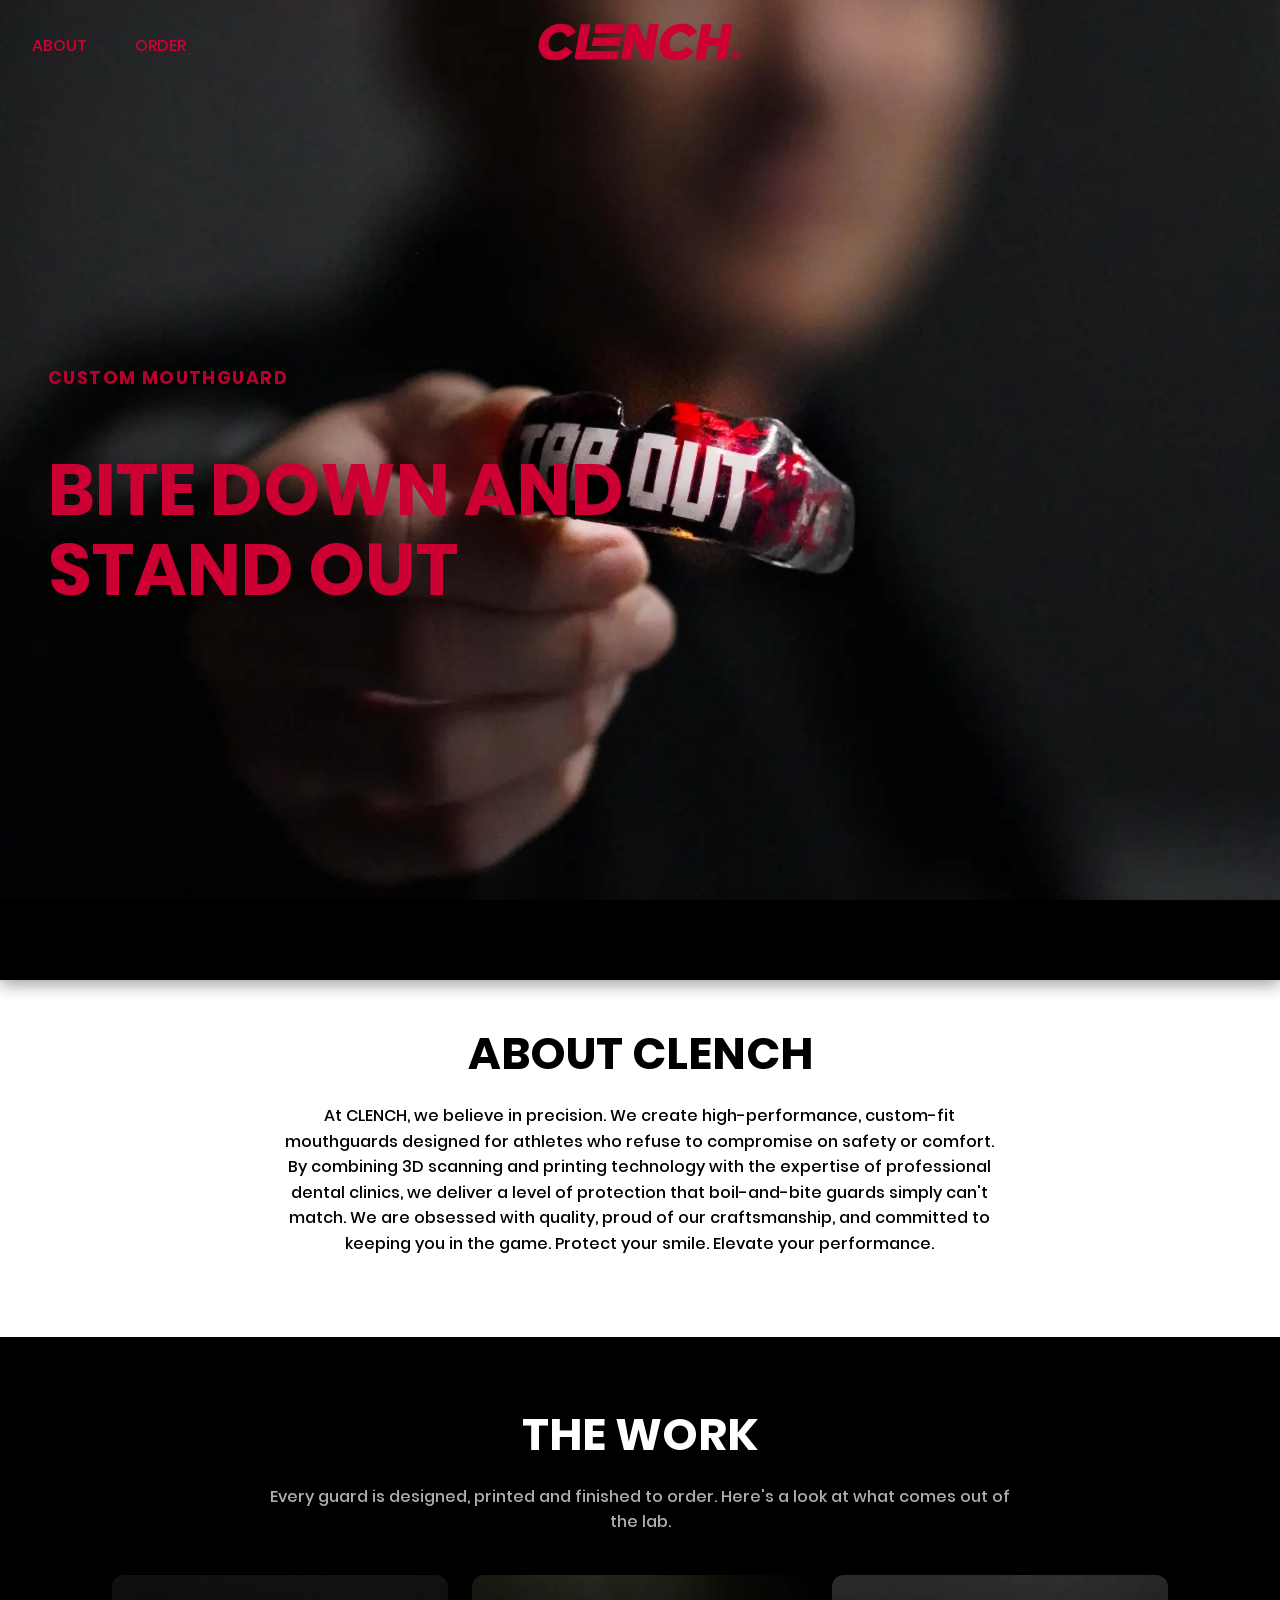
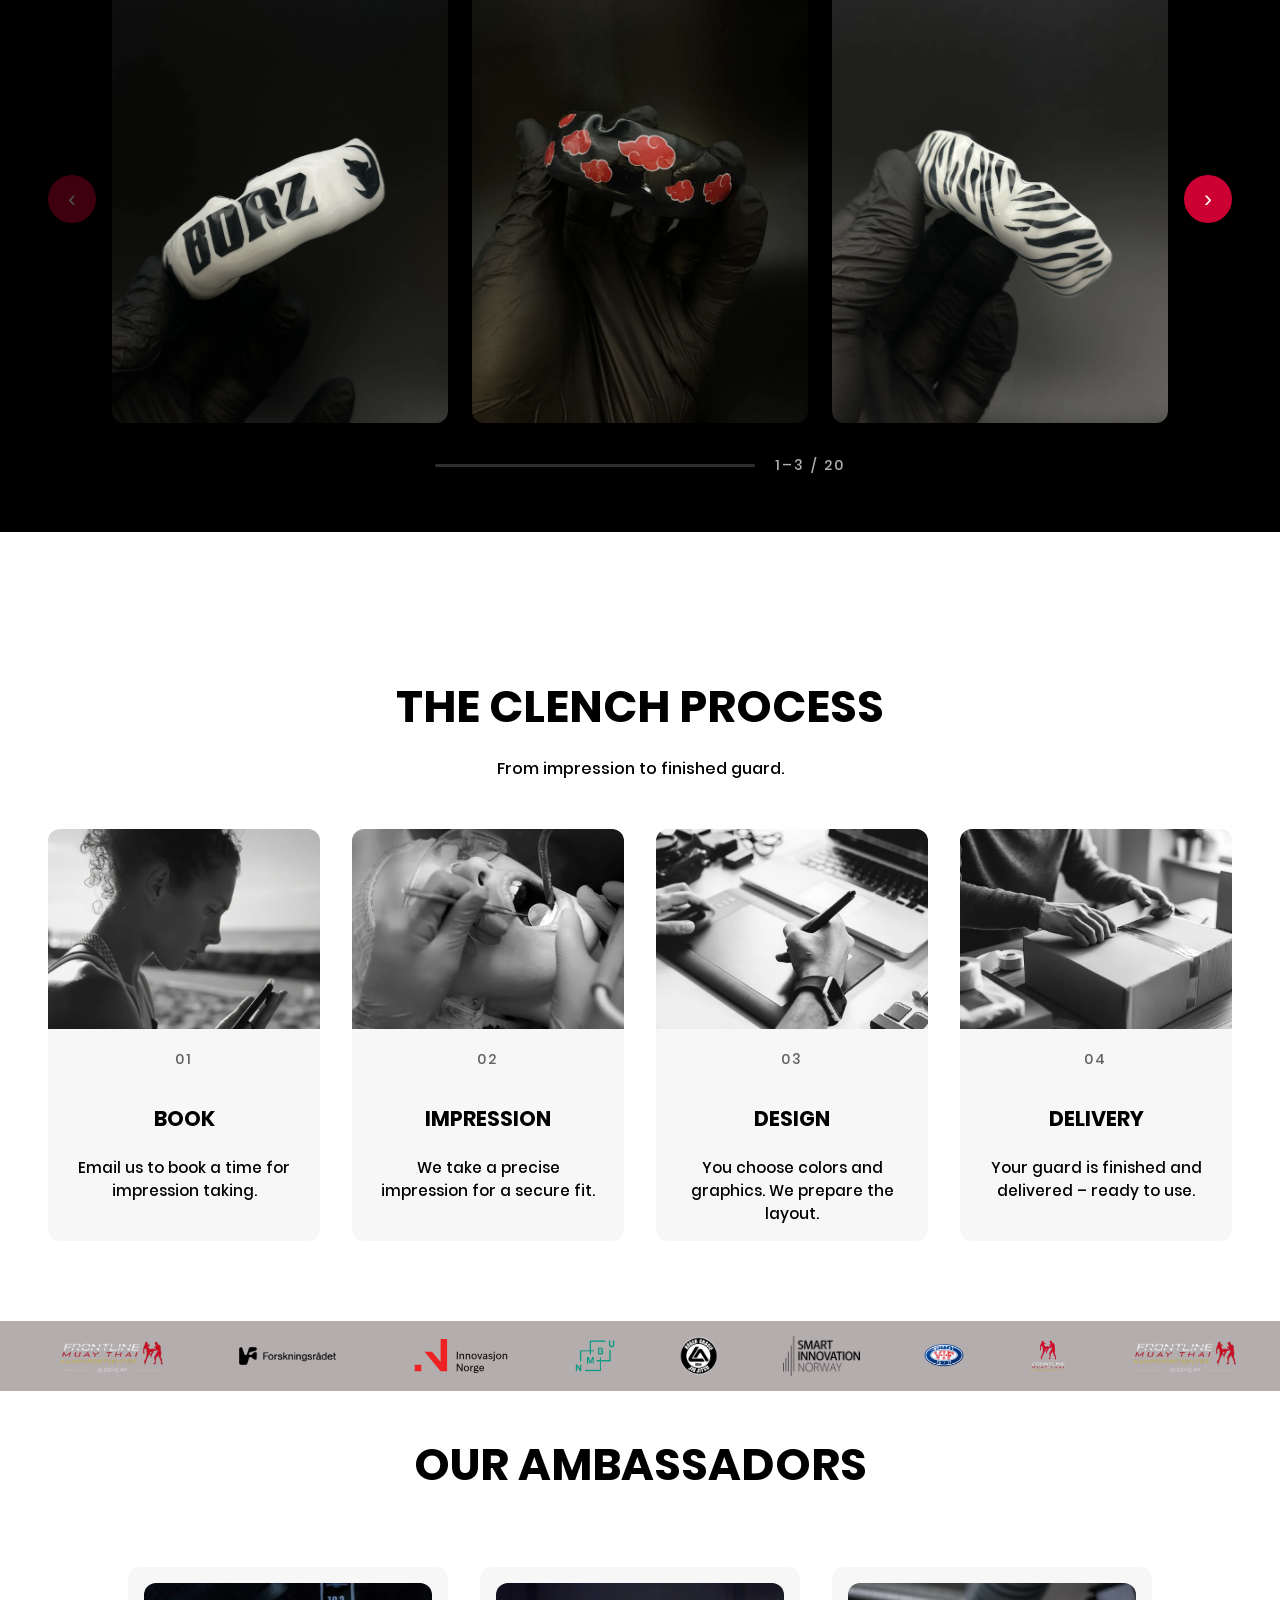
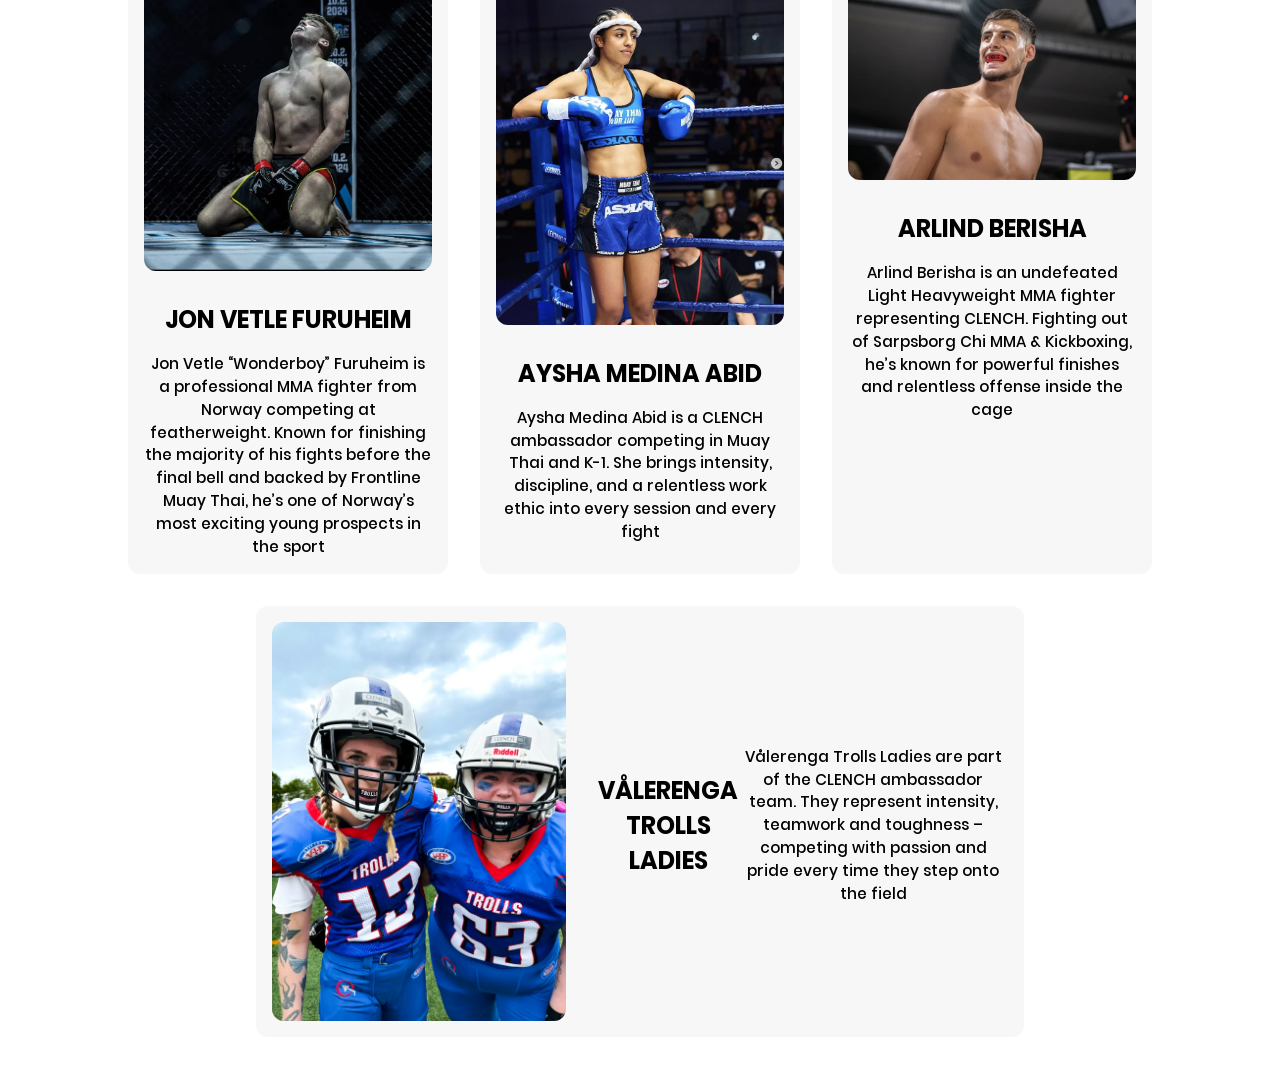
==== index.html @ 6628aa8e "Clench site Co-Authored-By: Claude Opus 5 <noreply@anthropic.com>" ====
<!DOCTYPE html>
<html lang="en">
<head>
    <meta charset="UTF-8">
    <meta name="viewport" content="width=device-width, initial-scale=1.0">
    <link rel="stylesheet" href="base.css">
    <link rel="icon" type="image/x-icon" href="/clench_r_red.svg">
    <title>Homepage</title>
</head>
<body>
    <div id="header-placeholder"></div>

  <section
    class="hero"
    style="background-image: url('images/clench-op.webp');">

    <div class="hero-container">
      <p class="hero-kicker">CUSTOM MOUTHGUARD</p>
      <h1 class="hero-title">BITE DOWN AND STAND OUT</h1>
    </div>
  </section>

  <div class="black-bar"></div>

  <main class="main-content">
    <section id="about">
  <h2>ABOUT CLENCH</h2>

  <p class="about-intro">
    At CLENCH, we believe in precision. We create high-performance, custom-fit mouthguards designed for athletes who refuse to compromise on safety or comfort.

By combining  3D scanning and printing technology with the expertise of professional dental clinics, we deliver a level of protection that boil-and-bite guards simply can't match. We are obsessed with quality, proud of our craftsmanship, and committed to keeping you in the game.

Protect your smile. Elevate your performance.
  </p>
</section>

    <section id="gallery">
      <h2>THE WORK</h2>
      <p class="gallery-intro">
        Every guard is designed, printed and finished to order. Here's a look at what comes out of the lab.
      </p>

      <div class="carousel">
        <button type="button" class="carousel-btn" id="gallery-prev" aria-label="Previous images">&#8249;</button>
        <ul class="carousel-track" id="gallery-track" tabindex="0" aria-label="Mouthguard gallery"></ul>
        <button type="button" class="carousel-btn" id="gallery-next" aria-label="Next images">&#8250;</button>
      </div>

      <div class="carousel-meta">
        <div class="carousel-progress">
          <span class="carousel-progress-bar" id="gallery-progress"></span>
        </div>
        <p class="carousel-count">
          <span id="gallery-current">1</span> / <span id="gallery-total">0</span>
        </p>
      </div>
    </section>

    <section id="process" class="process-section">
      <h2>THE CLENCH PROCESS</h2>
      <p class="process-intro">From impression to finished guard.</p>

      <div class="process-steps">
        <article class="process-step">
          <img class="process-step-img" src="images/beach-runner.webp" alt="Beach runner" width="900" height="505" loading="lazy">
          <span class="process-step-number">01</span>
          <h3>BOOK</h3>
          <p>Email us to book a time for impression taking.</p>
        </article>
        <article class="process-step">
          <img class="process-step-img" src="images/dentist-curing.webp" alt="Dentist taking impression" width="900" height="589" loading="lazy">
          <span class="process-step-number">02</span>
          <h3>IMPRESSION</h3>
          <p>We take a precise impression for a secure fit.</p>
        </article>
        <article class="process-step">
          <img class="process-step-img" src="images/sketches-laptop.webp" alt="Design sketches" width="900" height="604" loading="lazy">
          <span class="process-step-number">03</span>
          <h3>DESIGN</h3>
          <p>You choose colors and graphics. We prepare the layout.</p>
        </article>
        <article class="process-step">
          <img class="process-step-img" src="images/person-packaging.webp" alt="Person packaging order" width="900" height="600" loading="lazy">
          <span class="process-step-number">04</span>
          <h3>DELIVERY</h3>
          <p>Your guard is finished and delivered – ready to use.</p>
        </article>
      </div>
    </section>

    <div class="banner-bar">
        <div class="banner-track" id="banner-track">
            <img src="samarbeid/fmt.webp" alt="FMT" loading="lazy">
            <img src="samarbeid/fmtjh.webp" alt="FMTJH" loading="lazy">
            <img src="samarbeid/forskningsradet.webp" alt="Forskningsrådet" loading="lazy">
            <img src="samarbeid/innovasjon.svg" alt="Innovasjon Norge" loading="lazy">
            <img src="samarbeid/nmbu.webp" alt="NMBU" loading="lazy">
            <img src="samarbeid/rga.webp" alt="RGA" loading="lazy">
            <img src="samarbeid/sin.webp" alt="SIN" loading="lazy">
            <img src="samarbeid/vif.webp" alt="VIF" loading="lazy">
        </div>
    </div>
    <section id="ambassadors">
        <h2>OUR AMBASSADORS</h2>
        <div class="ambassador-grid">
          <div class="ambassador-card">
            <img src="images/jonny.webp" alt="Ambassador 1" width="800" height="800" loading="lazy">
            <h3>JON VETLE FURUHEIM</h3>
            <p>Jon Vetle “Wonderboy” Furuheim is a professional MMA fighter from Norway competing at featherweight. Known for finishing the majority of his fights before the final bell and backed by Frontline Muay Thai, he’s one of Norway’s most exciting young prospects in the sport</p>
          </div>
          <div class="ambassador-card">
            <img src="images/aysha-kopi.webp" alt="Ambassador 2" width="800" height="949" loading="lazy">
            <h3>AYSHA MEDINA ABID</h3>
            <p>Aysha Medina Abid is a CLENCH ambassador competing in Muay Thai and K-1. She brings intensity, discipline, and a relentless work ethic into every session and every fight</p>
          </div>
          <div class="ambassador-card">
            <img src="images/arlind-kopi.webp" alt="Ambassador 3" width="800" height="548" loading="lazy">
            <h3>ARLIND BERISHA</h3>
            <p>Arlind Berisha is an undefeated Light Heavyweight MMA fighter representing CLENCH. Fighting out of Sarpsborg Chi MMA & Kickboxing, he’s known for powerful finishes and relentless offense inside the cage</p>
          </div>
        </div>
        <div class="ambassador-hero-card">
            <img src="images/img_7505-kopi.webp" alt="Ambassador 4" width="1200" height="1624" loading="lazy">
            <h3>VÅLERENGA TROLLS LADIES</h3>
            <p>Vålerenga Trolls Ladies are part of the CLENCH ambassador team. They represent intensity, teamwork and toughness – competing with passion and pride every time they step onto the field</p>
        </div>
    </section>

    
  </main>

    <script src="scripts/index.js" defer></script>
</script>
</body>
</html>
---- base.css ----
*,
*::before,
*::after {
  box-sizing: border-box;
}
@font-face {
    font-family: "PoppinsBold";
    src: url("./fonts/poppins.bold.ttf") format("truetype");
    font-weight: 900;
}

@font-face {
    font-family: "PoppinsMedium";
    src: url("./fonts/poppins.medium.ttf") format("truetype");
    font-weight: 400;
}


body {
  margin: 0;
  padding: 0;
  font-family: "PoppinsMedium", system-ui, -apple-system, BlinkMacSystemFont, sans-serif;
}
h1, h2, h3, .logo {
  font-family: "PoppinsBold", system-ui, -apple-system, BlinkMacSystemFont, sans-serif;
}

.site-header {
  position: fixed;
  top: 0;
  left: 0;
  right: 0;
  height: 90px;

  display: grid;
  grid-template-columns: 1fr auto 1fr; 
  align-items: center;

  background: transparent;
  color: white;
  transition: background 0.3s ease, box-shadow 0.3s ease;

  padding: 0 2rem;
  z-index: 1000;
}

.faq-body p {
  margin-bottom: 12px;
}

.site-header.scrolled-black {
    margin: 0 auto; 
  background: #000000;
  box-shadow: 0 4px 16px rgba(0,0,0,0.4);
}

.logo {
  grid-column: 2;
  justify-self: center;     
  display: flex;
  align-items: center;
  overflow: hidden;
}

.logo img {
  display: block;
  height: 128px;                /* tweak size as you like */
  width: auto;
}


.main-nav {
  grid-column: 1;             
  justify-self: start;
  display: flex;
  gap: 1.5rem;
}

.main-nav a {
  margin-right: 1.5rem;
  font-family: "PoppinsMedium", sans-serif;
  text-decoration: none;
  color: #cc0033; 
}

.hamburger {
    display: none;
    grid-column: 1;
    justify-self: end;
    width: 32px;
    height: 32px;
    border: none;
    background: none;
    padding: 0;
    cursor: pointer;
}

.hamburger span {
    display: block;
    width: 100%;
    height: 3px;
    background-color: #cc0033;
    border-radius: 999px;
    margin-bottom: 5px;
    transition: transform 0.25s ease, opacity 0.25s ease;
}

.hamburger.active span:nth-child(1) {
    transform: translateY(8px) rotate(45deg);
}
.hamburger.active span:nth-child(2) {
    opacity: 0;
}
.hamburger.active span:nth-child(3) {
    transform: translateY(-8px) rotate(-45deg);
}

.mobile-nav {
  display: none;           
  position: absolute;
  top: 100%;
  left: 0;
  right: 0;
  background: #000000;
  padding: 0.75rem 1.5rem 1.25rem;
  border-bottom-left-radius: 12px;
  border-bottom-right-radius: 12px;
}

.mobile-nav a {
  display: block;
  padding: 0.5rem 0;
  text-decoration: none;
  color: #cccccc;
  font-family: "PoppinsMedium", sans-serif;
}

.site-header.menu-open .mobile-nav {
  display: block;
}

.hero {
  height: 100vh;
  background-size: cover;
  background-position: center;
  background-repeat: no-repeat;

  padding-top: 80px;

  display: flex;
  align-items: center;
  justify-content: flex-start;
  padding-left: 3rem;
}

.hero-container {
  max-width: 600px;
  color: #cc0033;
}


.hero-kicker {
  font-size: 1.1rem;
  font-weight: 700;
  font-family: "PoppinsBold", sans-serif;
  letter-spacing: 0.08em;
  text-transform: uppercase;
  margin-bottom: 1rem;
  opacity: 0.9;
}

.hero-title {
  font-size: clamp(2.5rem, 5vw + 1rem, 4.5rem);
  line-height: 1.1;
  font-weight: 900;
  margin-bottom: 1.5rem;
  font-family: "PoppinsBold", sans-serif;
}

.black-bar {
  height: 80px;
  width: 100%;
  background-color: #000000;
  box-shadow: 0 4px 16px rgba(0,0,0,0.4);
}

#about {
  text-align: center;

  padding-left : 3rem;
  padding-right : 3rem;
  padding-bottom: 3rem;
}

#about h2 {
  font-size: 2.8rem;
  margin-bottom: 1rem;
  margin-top: 2.5rem;
}

.about-intro {
  width: clamp(250px, 60%, 800px);
  margin: 0 auto 2rem;
  line-height: 1.6;
  
}

.about-gallery {
  display: grid;
  grid-template-columns: repeat(auto-fit, minmax(180px, 1fr));
  gap: 2rem;
}

.about-gallery img {
  width: 100%;
  border-radius: 12px;
  transition: transform 0.25s ease, opacity 0.25s ease, box-shadow 0.25s ease;
}

.about-gallery img:hover {
  transform: scale(1.06) translateY(-4px);
  box-shadow: 0 14px 35px rgba(0,0,0,0.35);
}

.about-gallery:hover img:not(:hover) {
  opacity: 0.65;
}


.banner-bar{
    height: 70px;
    width: 100%;
    background-color: #b4adae;
    display: flex;
    flex-direction: row;
    align-items: center;
    overflow: hidden;
}

.banner-track{
    display: flex;
    gap: 4rem;
    width: max-content;
    will-change: transform;
}

.banner-bar img{
    height: 40px;
    width: auto;
    object-fit: contain;
    flex-shrink: 0;
    z-index: 10
}

#ambassadors{
    display: flex;
    flex-direction: column;
    align-items: center;
}
#ambassadors h2{
    margin-top: 2.5rem;
    font-size: 2.8rem;
    color: #000000;
    font-family: "PoppinsBold", sans-serif;
}

#ambassadors h3{
    margin-top: 1.5rem;
    margin-bottom: 1rem;
    font-size: 1.5rem;
    color: #000000;
    font-family: "PoppinsBold", sans-serif;
}

.ambassador-grid{
    display: grid;
    grid-template-columns: repeat(3, 1fr);
    gap: 2rem;
    width: 80%;
    padding: 2rem 0;
}

.ambassador-card{
    border-radius: 12px;
    padding: 1rem;
    text-align: center;
}
.ambassador-card img{
    width: 100%;
    height: auto;
    border-radius: 12px;
}

.ambassador-hero-card{
    border-radius: 12px;
    padding: 1rem;
    text-align: center;
    width: 60%;
    margin-bottom: 2rem;
    display: flex;
    flex-direction: row;
    align-items: center;
}
.ambassador-hero-card h3{
    text-align: center;
}
.ambassador-hero-card img{
    width: 40%;
    height: auto;
    border-radius: 12px;
    margin-right: 2rem;
}

.ambassador-card p,
.ambassador-hero-card p {
  font-size: 0.95rem;
  line-height: 1.5;
  margin: 0.5rem 0 0;
}

.ambassador-card,
.ambassador-hero-card {
  background: #f7f7f7;
}

/*======== END ABOUT SECTION ========*/

/* ========== GALLERY CAROUSEL ========== */

#gallery {
  background: #000000;
  padding: 4rem 0 3.5rem;
  text-align: center;
  color: #ffffff;
}

#gallery h2 {
  font-size: 2.8rem;
  margin: 0 0 1rem;
  color: #ffffff;
}

.gallery-intro {
  width: clamp(250px, 60%, 800px);
  margin: 0 auto 2.5rem;
  line-height: 1.6;
  color: #b4adae;
}

.carousel {
  display: flex;
  align-items: center;
  gap: 1rem;
  padding: 0 3rem;
}

.carousel-track {
  flex: 1 1 auto;
  min-width: 0;                 /* let the flex child actually shrink */
  display: flex;
  gap: 1.5rem;
  margin: 0;
  padding: 0;
  list-style: none;
  overflow-x: auto;
  scroll-snap-type: x mandatory;
  scroll-behavior: smooth;
  scrollbar-width: none;
  -ms-overflow-style: none;
}

.carousel-track::-webkit-scrollbar {
  display: none;
}

.carousel-slide {
  flex: 0 0 calc((100% - 3rem) / 3);   /* 3 up, minus the 2 gaps */
  scroll-snap-align: start;
}

.carousel-slide img {
  display: block;
  width: 100%;
  aspect-ratio: 3 / 4;      /* the shots are portrait */
  object-fit: cover;
  border-radius: 12px;
  transition: transform 0.25s ease, opacity 0.25s ease, box-shadow 0.25s ease;
}

.carousel-slide img:hover {
  transform: translateY(-4px);
  box-shadow: 0 14px 35px rgba(0, 0, 0, 0.55);
}

.carousel-track:hover .carousel-slide img:not(:hover) {
  opacity: 0.65;
}

.carousel-btn {
  flex: 0 0 auto;
  width: 48px;
  height: 48px;
  display: grid;
  place-items: center;
  border: none;
  border-radius: 999px;
  background: #cc0033;
  color: #ffffff;
  font-size: 1.5rem;
  line-height: 1;
  cursor: pointer;
  transition: transform 0.2s ease, box-shadow 0.2s ease, opacity 0.2s ease;
}

.carousel-btn:hover:not(:disabled) {
  transform: translateY(-3px);
  box-shadow: 0 10px 25px rgba(0, 0, 0, 0.45);
}

.carousel-btn:disabled {
  opacity: 0.3;
  cursor: default;
}

.carousel-meta {
  display: flex;
  align-items: center;
  justify-content: center;
  gap: 1.25rem;
  margin-top: 2rem;
  padding: 0 3rem;
}

.carousel-progress {
  width: min(320px, 40%);
  height: 3px;
  background: rgba(255, 255, 255, 0.18);
  border-radius: 999px;
  overflow: hidden;
}

.carousel-progress-bar {
  display: block;
  height: 100%;
  width: 0;
  background: #cc0033;
  border-radius: 999px;
  transition: width 0.2s ease;
}

.carousel-count {
  margin: 0;
  font-size: 0.9rem;
  letter-spacing: 0.16em;
  text-transform: uppercase;
  color: #b4adae;
}

/* 3 up -> 2 up on smaller desktops / tablets */
@media (max-width: 1100px) and (min-width: 769px) {
  .carousel-slide {
    flex: 0 0 calc((100% - 1.5rem) / 2);
  }
}

@media (max-width: 768px) {
  #gallery {
    padding: 2.5rem 0 3rem;
  }

  #gallery h2 {
    font-size: 2.2rem;
    padding: 0 1.5rem;
  }

  .gallery-intro {
    width: 100%;
    padding: 0 1.5rem;
    margin-bottom: 1.75rem;
  }

  /* swipe replaces the arrows on touch */
  .carousel {
    padding: 0 1.5rem;
    gap: 0;
  }

  .carousel-btn {
    display: none;
  }

  .carousel-track {
    gap: 1rem;
  }

  .carousel-slide {
    flex: 0 0 100%;
  }

  .carousel-meta {
    margin-top: 1.5rem;
    padding: 0 1.5rem;
  }
}

@media (prefers-reduced-motion: reduce) {
  .carousel-track {
    scroll-behavior: auto;
  }
}

/*======== END GALLERY CAROUSEL ========*/

/* ========== PROCESS PAGE ========== */

.process-section {
  margin-top: 2.5rem;
  padding: 4rem 3rem 5rem;
  text-align: center;      /* matches #about / #gallery / #ambassadors */
  overflow: hidden;
}

/* h2 on the homepage (the hero owns the h1); h1 on the standalone process page */
.process-section > h1,
.process-section > h2 {
  font-size: 2.8rem;
  margin-bottom: 1rem;
}

.process-intro {
  max-width: 640px;
  margin: 0 auto 3rem;
  line-height: 1.6;
}

.process-steps {
  display: grid;
  grid-template-columns: repeat(4, minmax(0, 1fr));
  gap: 2rem;
}

.process-step {
  background: #f7f7f7;
  border-radius: 12px;
  padding: 0;
  position: relative;
  overflow: hidden;
  transition: transform 0.2s ease, box-shadow 0.2s ease;
  display: flex;
  flex-direction: column;
}

.process-step-img {
  width: 100%;
  height: 200px;
  object-fit: cover;
  display: block;
  flex-shrink: 0;
}

.process-step-number,
.process-step h2,
.process-step h3,
.process-step p {
  padding-left: 1.5rem;
  padding-right: 1.5rem;
}

.process-step-number {
  padding-top: 1.25rem;
}

.process-step-number {
  font-size: 0.9rem;
  letter-spacing: 0.16em;
  text-transform: uppercase;
  opacity: 0.6;
  display: block;
  margin-bottom: 0.75rem;
}

.process-step h2,
.process-step h3 {
  font-size: 1.3rem;
  margin-bottom: 0.5rem;
}

.process-step p {
  font-size: 0.95rem;
  line-height: 1.5;
}

.process-note {
  margin-top: 3rem;
  font-size: 0.95rem;
}

.process-note a {
  color: #ff2a39;
  text-decoration: none;
  border-bottom: 1px solid transparent;
  transition: border-color 0.2s ease;
}

.process-note a:hover {
  border-color: #ff2a39;
}

.process-page .site-header {
  background: #000000 !important;
  box-shadow: 0 4px 16px rgba(0,0,0,0.4);
}

/* ===== ORDER PAGE ===== */

.order-page .black-bar {
  height: 90px;
}

@media (max-width: 768px) {
  .order-page .black-bar {
    height: 64px;
  }
}

.order-section {
  padding: 4rem 3rem 5rem;
  max-width: 900px;
  margin: 0 auto;
}

.order-section h1 {
  font-size: 3.5rem;
  margin-bottom: 1rem;
}

.order-intro {
  line-height: 1.6;
  margin-bottom: 2rem;
}

.order-cta {
  margin: 2rem 0;
  text-align: center;
}

.order-button {
  display: inline-block;
  padding: 0.9rem 2rem;
  background: #ff2a39;
  color: white;
  border-radius: 12px;
  text-decoration: none;
  font-weight: 700;
  transition: transform 0.2s ease, box-shadow 0.2s ease;
}

.order-button:hover {
  transform: translateY(-3px);
  box-shadow: 0 10px 25px rgba(0,0,0,0.25);
}

.order-price {
  margin: 0.75rem 0 0;
  font-size: 1rem;
  letter-spacing: 0.05em;
  color: #555;
}

.order-list {
  margin-bottom: 2rem;
}

.faq {
  margin-top: 3rem;
}

.faq h2 {
  font-size: 2.8rem;
  margin-bottom: 1rem;
  text-align: center;
}

.faq-item {
  background: #f7f7f7;
  border-radius: 12px;
  padding: 0;
  margin: 0.75rem 0;
  overflow: hidden;
}

.faq-item summary {
  cursor: pointer;
  list-style: none;
  padding: 1rem 1.1rem;
  font-family: "PoppinsBold", sans-serif;
  display: flex;
  align-items: center;
  justify-content: space-between;
}

.faq-item summary::-webkit-details-marker {
  display: none;
}

.faq-item summary::after {
  content: "+";
  font-size: 1.2rem;
  opacity: 0.7;
}

.faq-item[open] summary::after {
  content: "–";
}

.faq-body {
  padding: 0 1.1rem 1.1rem;
  line-height: 1.6;
}

.faq-body ul {
  margin: 0.75rem 0 0;
  padding-left: 1.2rem;
}

.faq-body code {
  font-family: ui-monospace, SFMono-Regular, Menlo, monospace;
  font-size: 0.95em;
}






/* ========= MOBILE LAYOUT ========= */
@media (max-width: 768px) {

  html, body { overflow-x: hidden; }

  body {
    font-size: 16px;
  }

  /* HEADER */
  .site-header {
    display: flex;                 /* override grid */
    align-items: center;
    justify-content: center;       /* center the logo */
    height: 64px;                  /* fixed bar height */
    padding: 0 1.25rem;
    position: fixed;
    top: 0;
    left: 0;
    right: 0;
    background-color: #000000;
  }
  /* Hide desktop nav on phone */
  .main-nav {
    display: none;
  }

  /* Center logo */
  .logo {
    font-size: 1.4rem;
    text-align: center;
  }

  /* Show hamburger on phone */
  .hamburger {
    display: block;
    position: absolute;
    left: 1.25rem;
    top: 50%;
    transform: translateY(-50%);
  }

  .main-nav a {
    margin-right: 0;
    font-size: 0.9rem;
  }

  /* HERO */
  .hero {
    height: 100vh;                  /* a bit shorter on phones */
    padding-top: 80px;
    padding-left: 1.5rem;
    padding-right: 1.5rem;
    align-items: flex-end;         /* text closer to bottom */
    justify-content: center;
    text-align: center;
  }

  .hero-container {
    max-width: 100%;
  }

  .hero-kicker {
    font-size: 0.85rem;
    letter-spacing: 0.12em;
  }

  .hero-title {
    font-size: clamp(1.8rem, 7vw, 2.4rem);
  }
  .black-bar {
  height: 60px;
  width: 100%;
  background-color: #000000;
}

  /* ABOUT SECTION */
  #about {
    padding: 2rem 1.5rem;
  }

  #about h2 {
    font-size: 2.2rem;
    text-align: center;
  }

  .about-row {
    flex-direction: column;        /* STACK text + image */
    width: 100%;
    align-items: center;
    gap: 1.5rem;
    padding-top: 1.5rem;
  }

  .text-content-about,
  .image-content-about {
    width: 100%;
    height: auto;
    padding: 0;                    /* let padding come from parent */
    text-align: left;
  }

  .text-content-about p {
    font-size: 1rem;
  }

  /* BANNER */
  .banner-bar {
    height: 60px;
  }

  .banner-track {
    gap: 2.5rem;
  }

  .banner-bar img {
    height: 32px;
  }

  /* AMBASSADORS */
  #ambassadors h2 {
    font-size: 2.2rem;
    text-align: center;
    padding: 0 1.5rem;
  }

  #ambassadors h3 {
    font-size: 1.3rem;
  }

  .ambassador-grid {
    grid-template-columns: 1fr;    /* 3 → 1 column */
    width: 100%;
    padding: 1.5rem;
  }

  .ambassador-card {
    padding: 0.5rem;
  }

  /* HERO AMBASSADOR CARD */
.ambassador-hero-card {
  width: 100%;
  max-width: 100%;
  margin: 0 0 2rem;
  padding: 0.5rem;        /* same as .ambassador-card */
  display: block;         /* stop flex from doing weird stuff */
}

.ambassador-hero-card img {
  width: 100%;
  height: auto;
  margin-right: 0;
  margin-bottom: 1rem;
}

}

/* ========= MOBILE LAYOUT ========= */
@media (max-width: 768px) {

  html, body { overflow-x: hidden; }

  body {
    font-size: 16px;
  }

  /* HEADER */
  .site-header {
    display: flex;                 /* override grid */
    align-items: center;
    justify-content: center;       /* center the logo */
    height: 64px;                  /* fixed bar height */
    padding: 0 1.25rem;
    position: fixed;
    top: 0;
    left: 0;
    right: 0;
    background-color: #000000;
  }
  /* Hide desktop nav on phone */
  .main-nav {
    display: none;
  }

  /* Center logo */
  .logo {
    font-size: 1.4rem;
    text-align: center;
  }

  /* Show hamburger on phone */
  .hamburger {
    display: block;
    position: absolute;
    left: 1.25rem;
    top: 50%;
    transform: translateY(-50%);
  }

  .main-nav a {
    margin-right: 0;
    font-size: 0.9rem;
  }

  /* HERO */
  .hero {
    height: 100vh;                  /* a bit shorter on phones */
    padding-top: 80px;
    padding-left: 1.5rem;
    padding-right: 1.5rem;
    align-items: flex-end;         /* text closer to bottom */
    justify-content: center;
    text-align: center;
  }

  .hero-container {
    max-width: 100%;
  }

  .hero-kicker {
    font-size: 0.85rem;
    letter-spacing: 0.12em;
  }

  .hero-title {
    font-size: clamp(1.8rem, 7vw, 2.4rem);
  }
  .black-bar {
  height: 60px;
  width: 100%;
  background-color: #000000;
}

  /* ABOUT SECTION */
  #about {
    padding: 2rem 1.5rem;
  }

  #about h2 {
    font-size: 2.2rem;
    text-align: center;
  }

  .about-row {
    flex-direction: column;        /* STACK text + image */
    width: 100%;
    align-items: center;
    gap: 1.5rem;
    padding-top: 1.5rem;
  }

  .text-content-about,
  .image-content-about {
    width: 100%;
    height: auto;
    padding: 0;                    /* let padding come from parent */
    text-align: left;
  }

  .text-content-about p {
    font-size: 1rem;
  }

  /* BANNER */
  .banner-bar {
    height: 60px;
  }

  .banner-track {
    gap: 2.5rem;
  }

  .banner-bar img {
    height: 32px;
  }

  /* AMBASSADORS */
  #ambassadors h2 {
    font-size: 2.2rem;
    text-align: center;
    padding: 0 1.5rem;
  }

  #ambassadors h3 {
    font-size: 1.3rem;
  }

  .ambassador-grid {
    grid-template-columns: 1fr;    /* 3 → 1 column */
    width: 100%;
    padding: 1.5rem;
  }

  .ambassador-card {
    padding: 0.5rem;
  }

  /* HERO AMBASSADOR CARD */
.ambassador-hero-card {
  width: 100%;
  max-width: 100%;
  margin: 0 0 2rem;
  padding: 0.5rem;        /* same as .ambassador-card */
  display: block;         /* stop flex from doing weird stuff */
}

.ambassador-hero-card img {
  width: 100%;
  height: auto;
  margin-right: 0;
  margin-bottom: 1rem;
}

.process-section,
  .order-section {
    padding: 2.5rem 1.25rem 3rem ;
    margin-top: 1.5rem ;
    max-width: 100% ;
  }

  /* headings scale down */
  .order-section h1 {
    font-size: 2.4rem;
    line-height: 1.15;
    text-align: center;
  }

  .process-section > h1,
  .process-section > h2 {
    font-size: 2.2rem;      /* same as the other section headings on mobile */
    line-height: 1.15;
    text-align: center;
  }

  /* intro text */
  .process-intro,
  .order-intro {
    max-width: 100% ;
    margin: 0 auto 1.5rem ;
    text-align: center;
  }

  /* PROCESS: 4 columns -> 1 column */
  .process-steps {
    grid-template-columns: 1fr ;
    gap: 1rem ;
  }

  .process-step-number {
    padding-top: 1rem;
  }

  /* ORDER: make CTA & lists readable */
  .order-cta {
    margin: 1.25rem 0 ;
  }

  .order-button {
    width: 100%;
    max-width: 420px;
    text-align: center;
  }

  .order-list {
    padding-left: 1.25rem;
  }
}
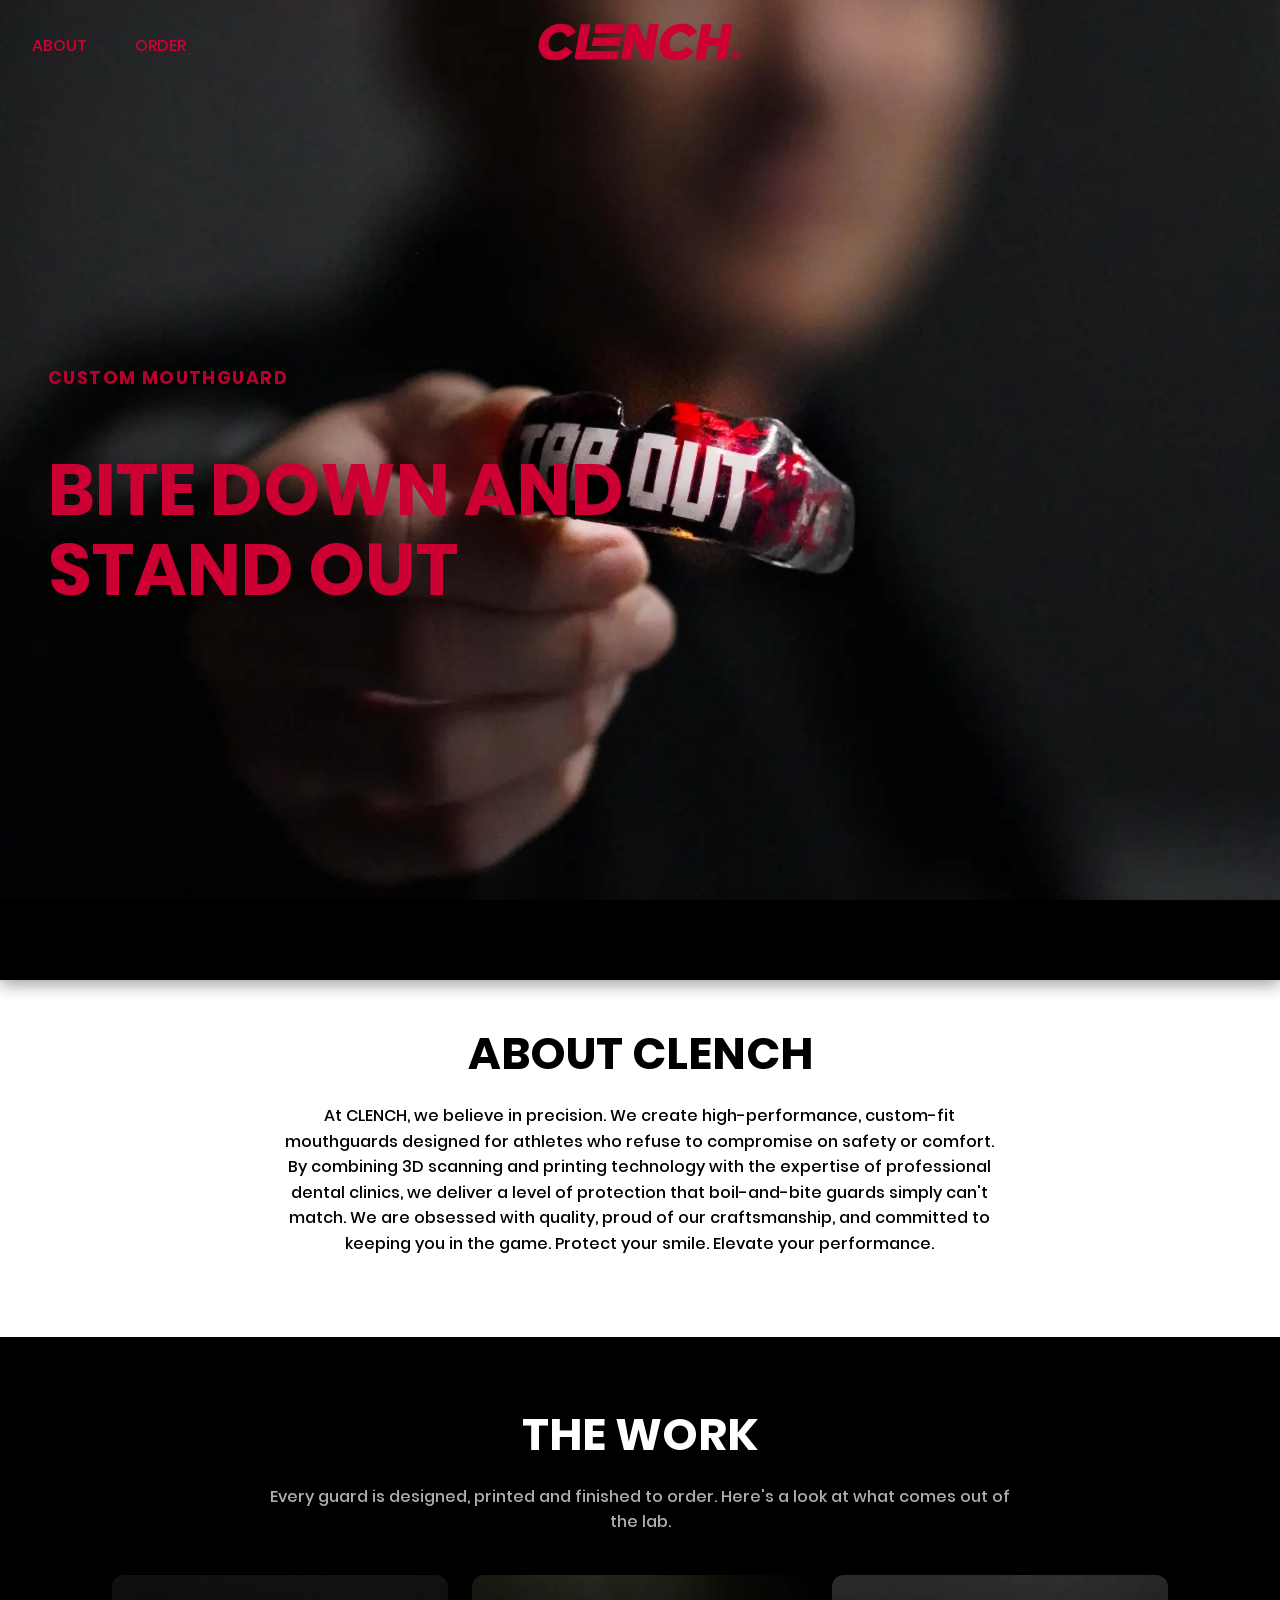
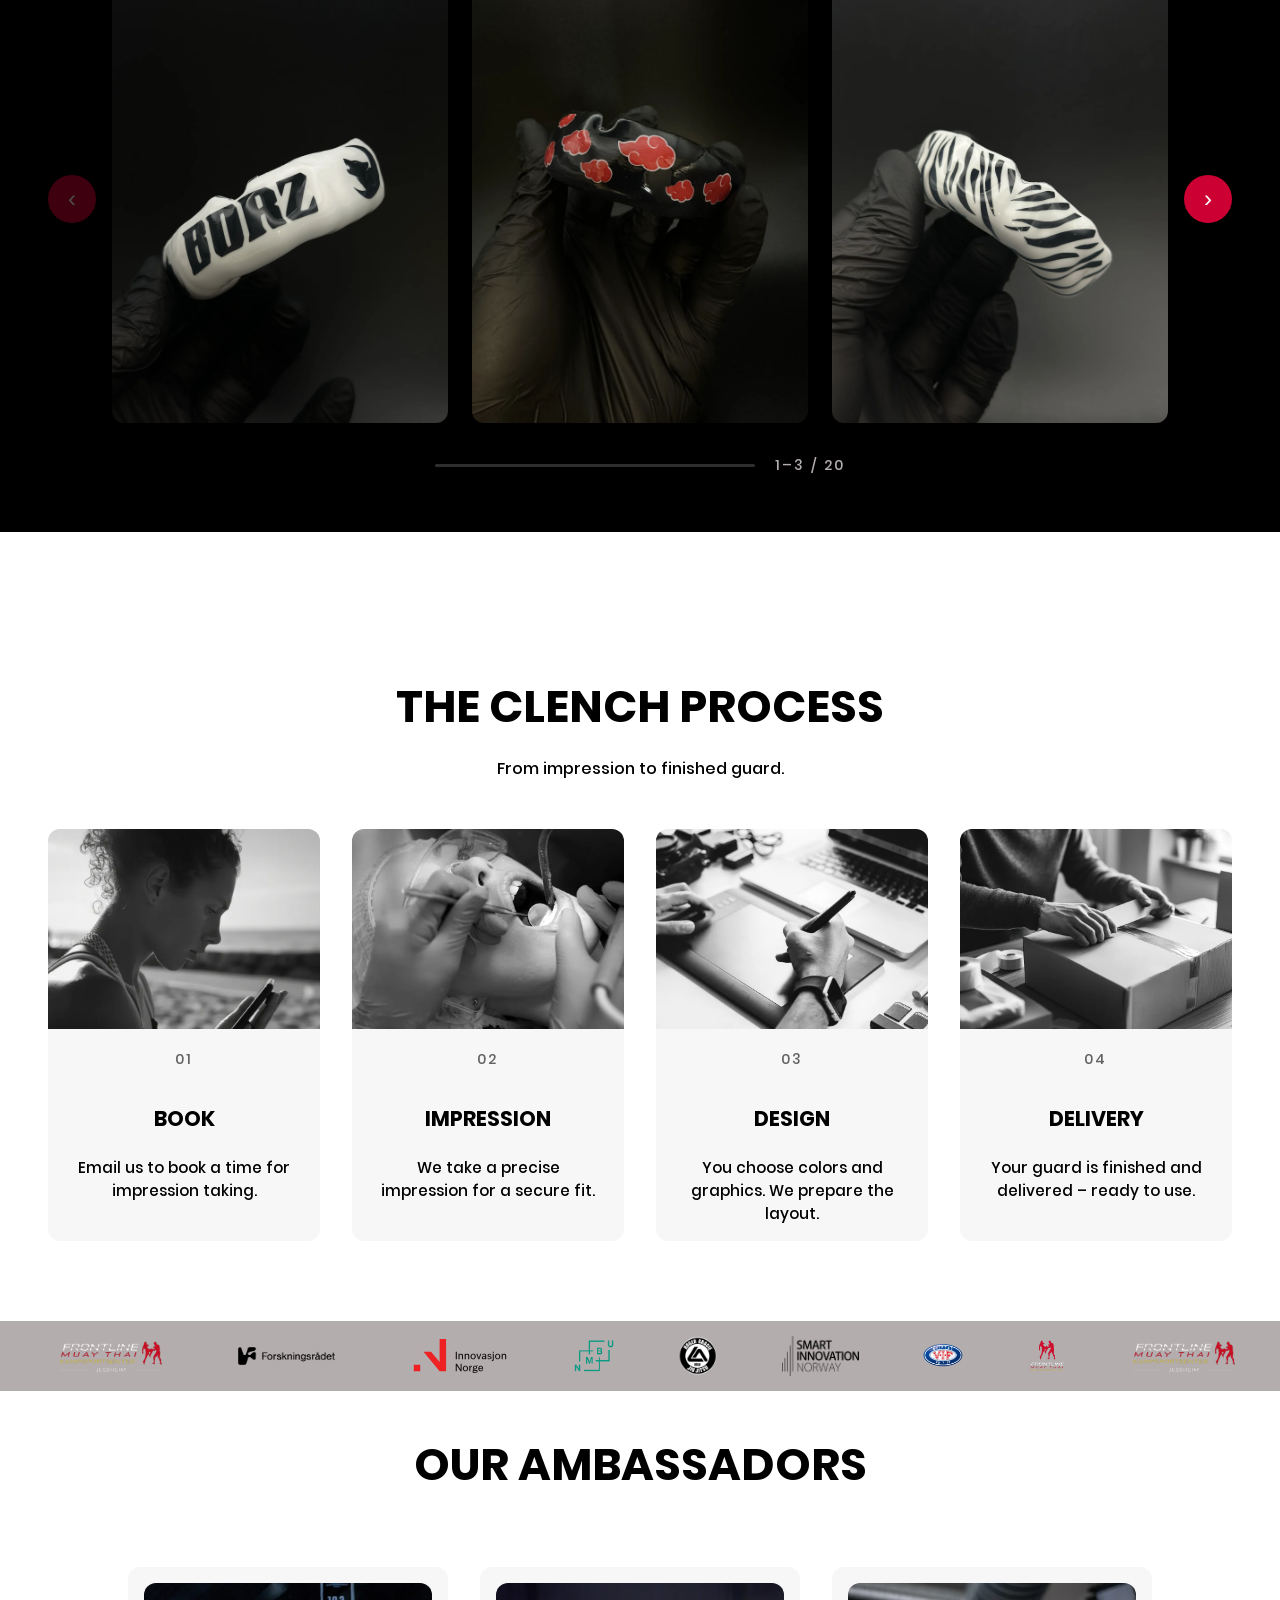
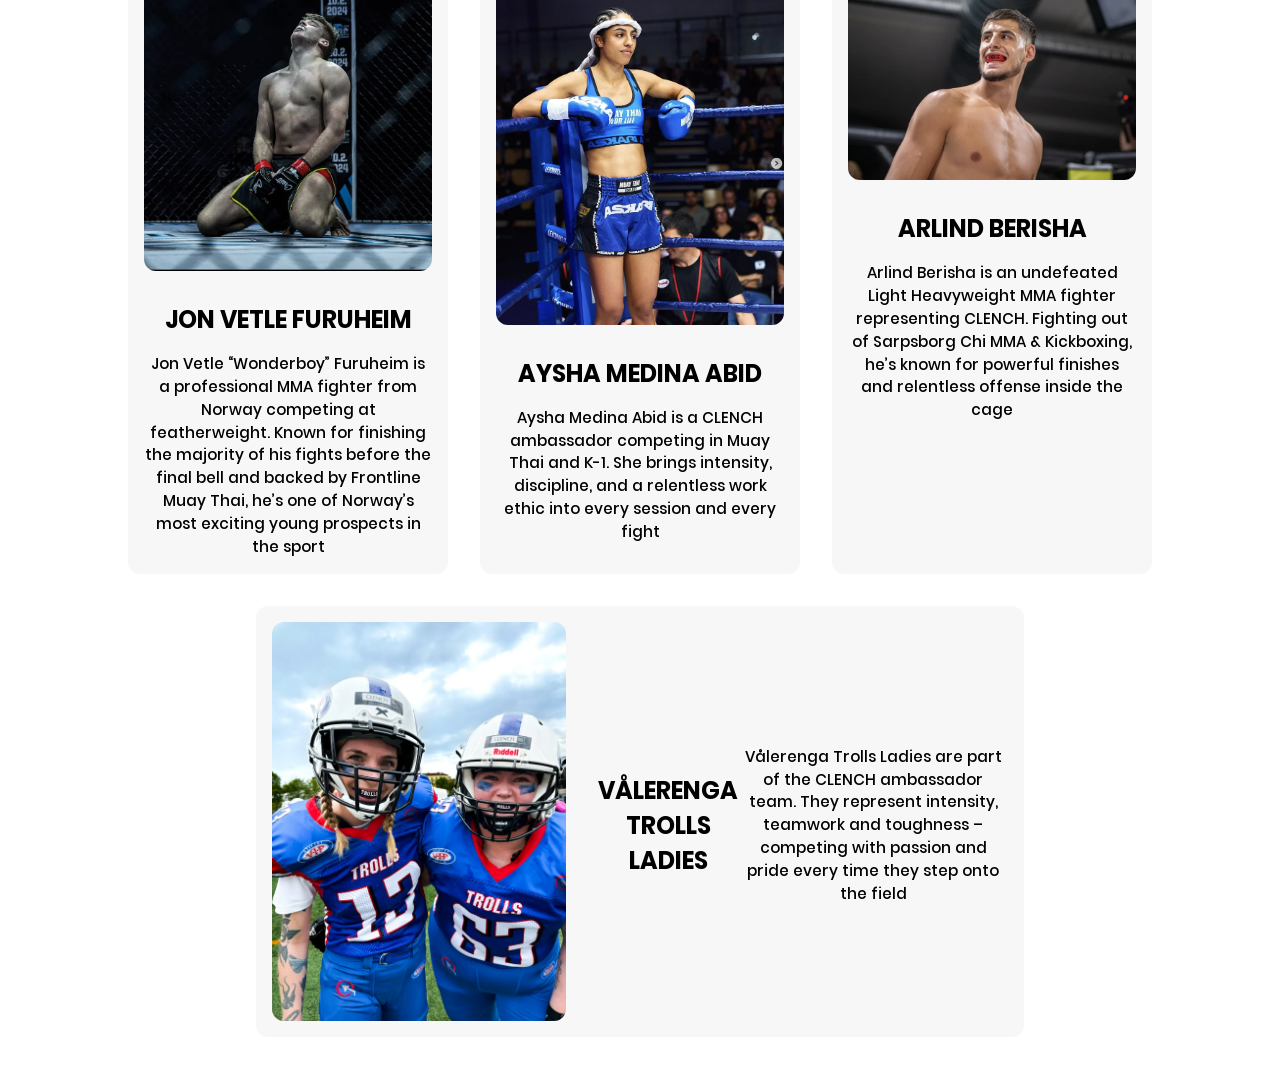
==== commit 577a505f: "Use relative asset paths so the site works under a subpath Co-Authored-By: Claude Opus 5 <noreply@an" ====
--- a/index.html
+++ b/index.html
@@ -4,7 +4,7 @@
     <meta charset="UTF-8">
     <meta name="viewport" content="width=device-width, initial-scale=1.0">
     <link rel="stylesheet" href="base.css">
-    <link rel="icon" type="image/x-icon" href="/clench_r_red.svg">
+    <link rel="icon" type="image/x-icon" href="clench_r_red.svg">
     <title>Homepage</title>
 </head>
 <body>
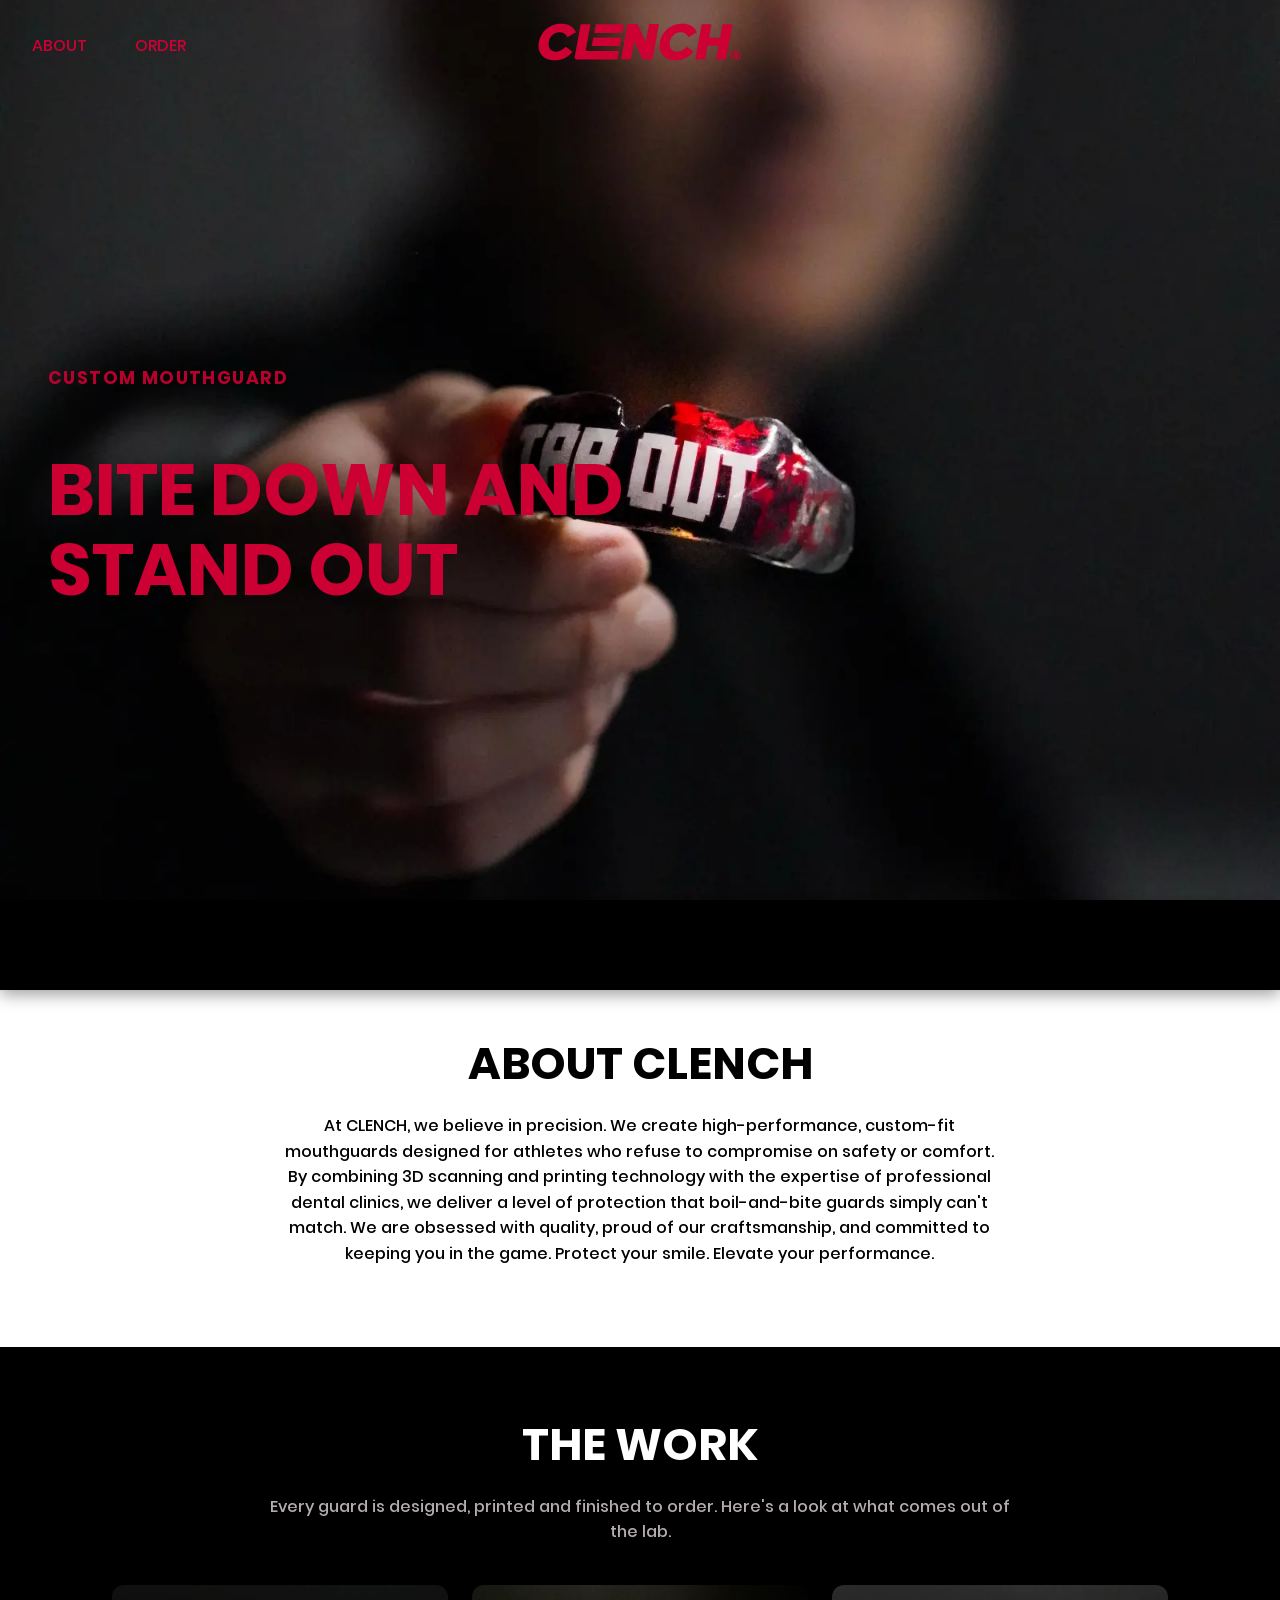
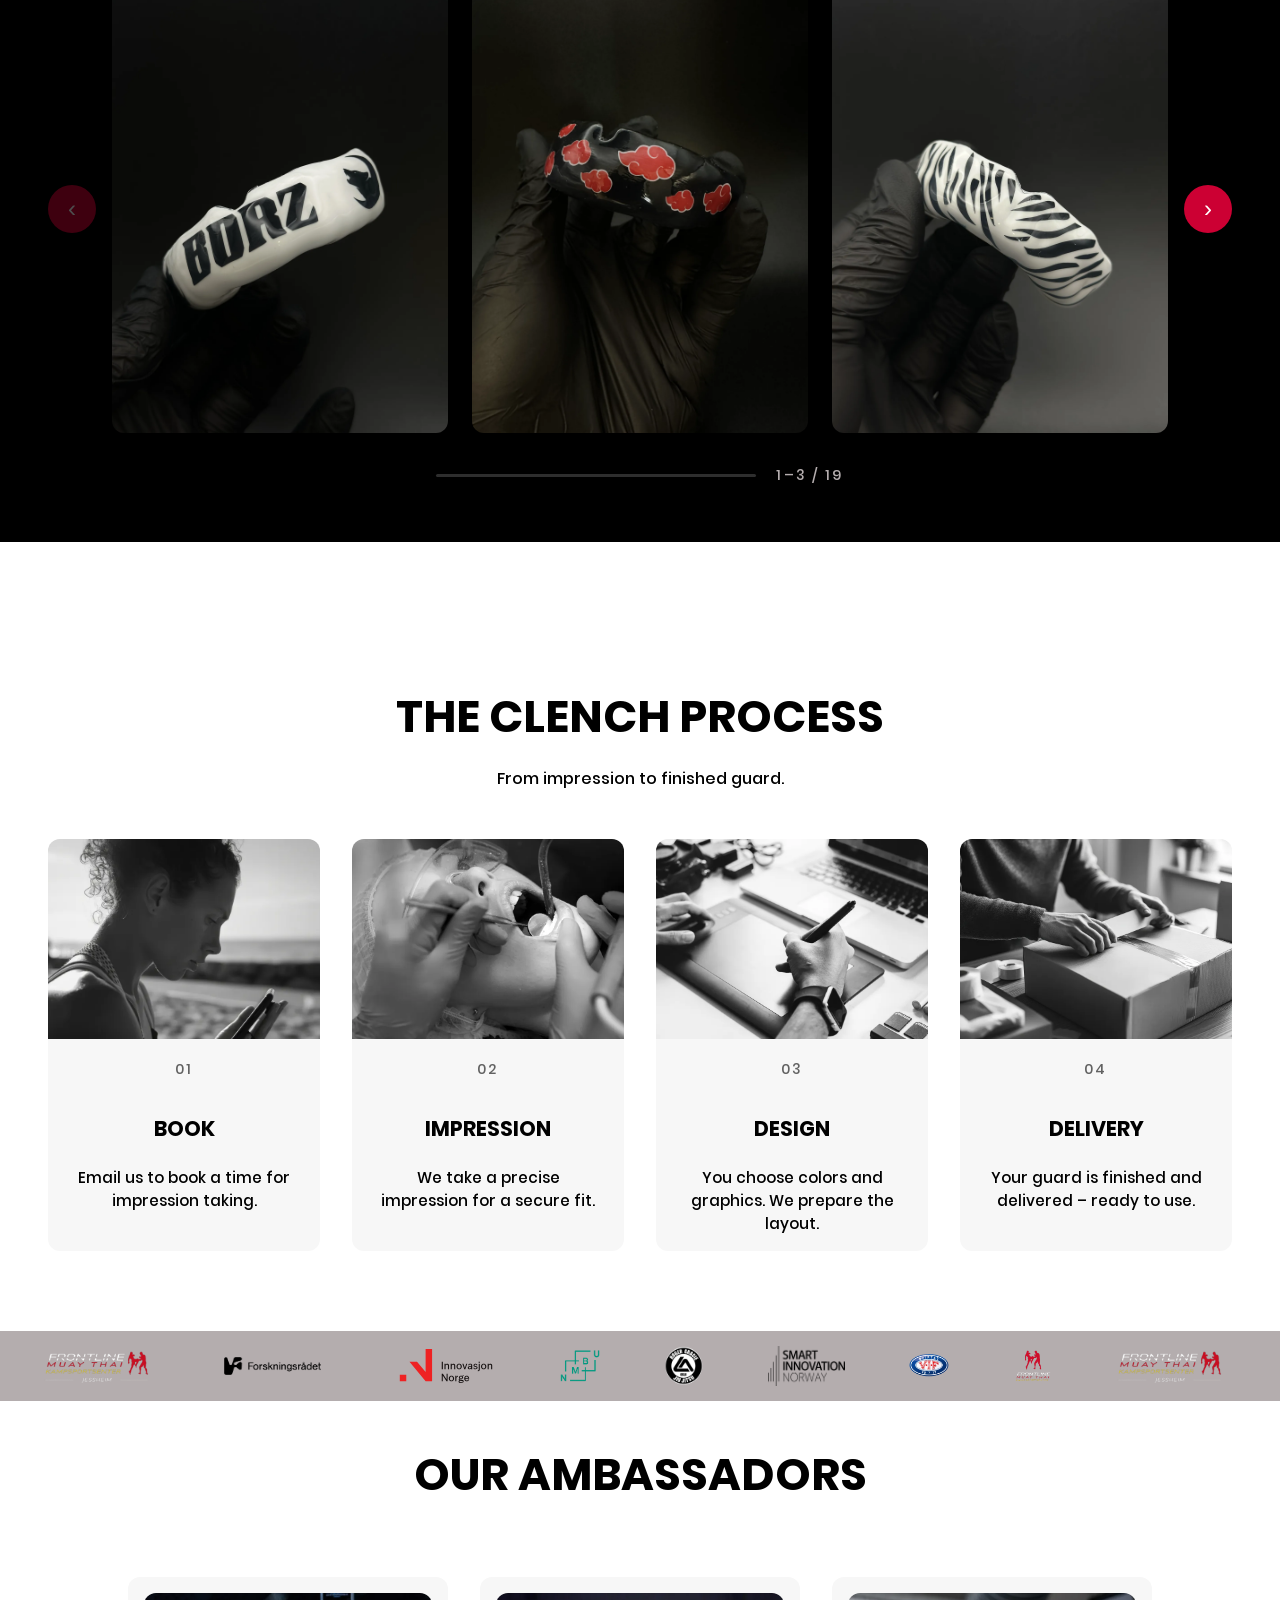
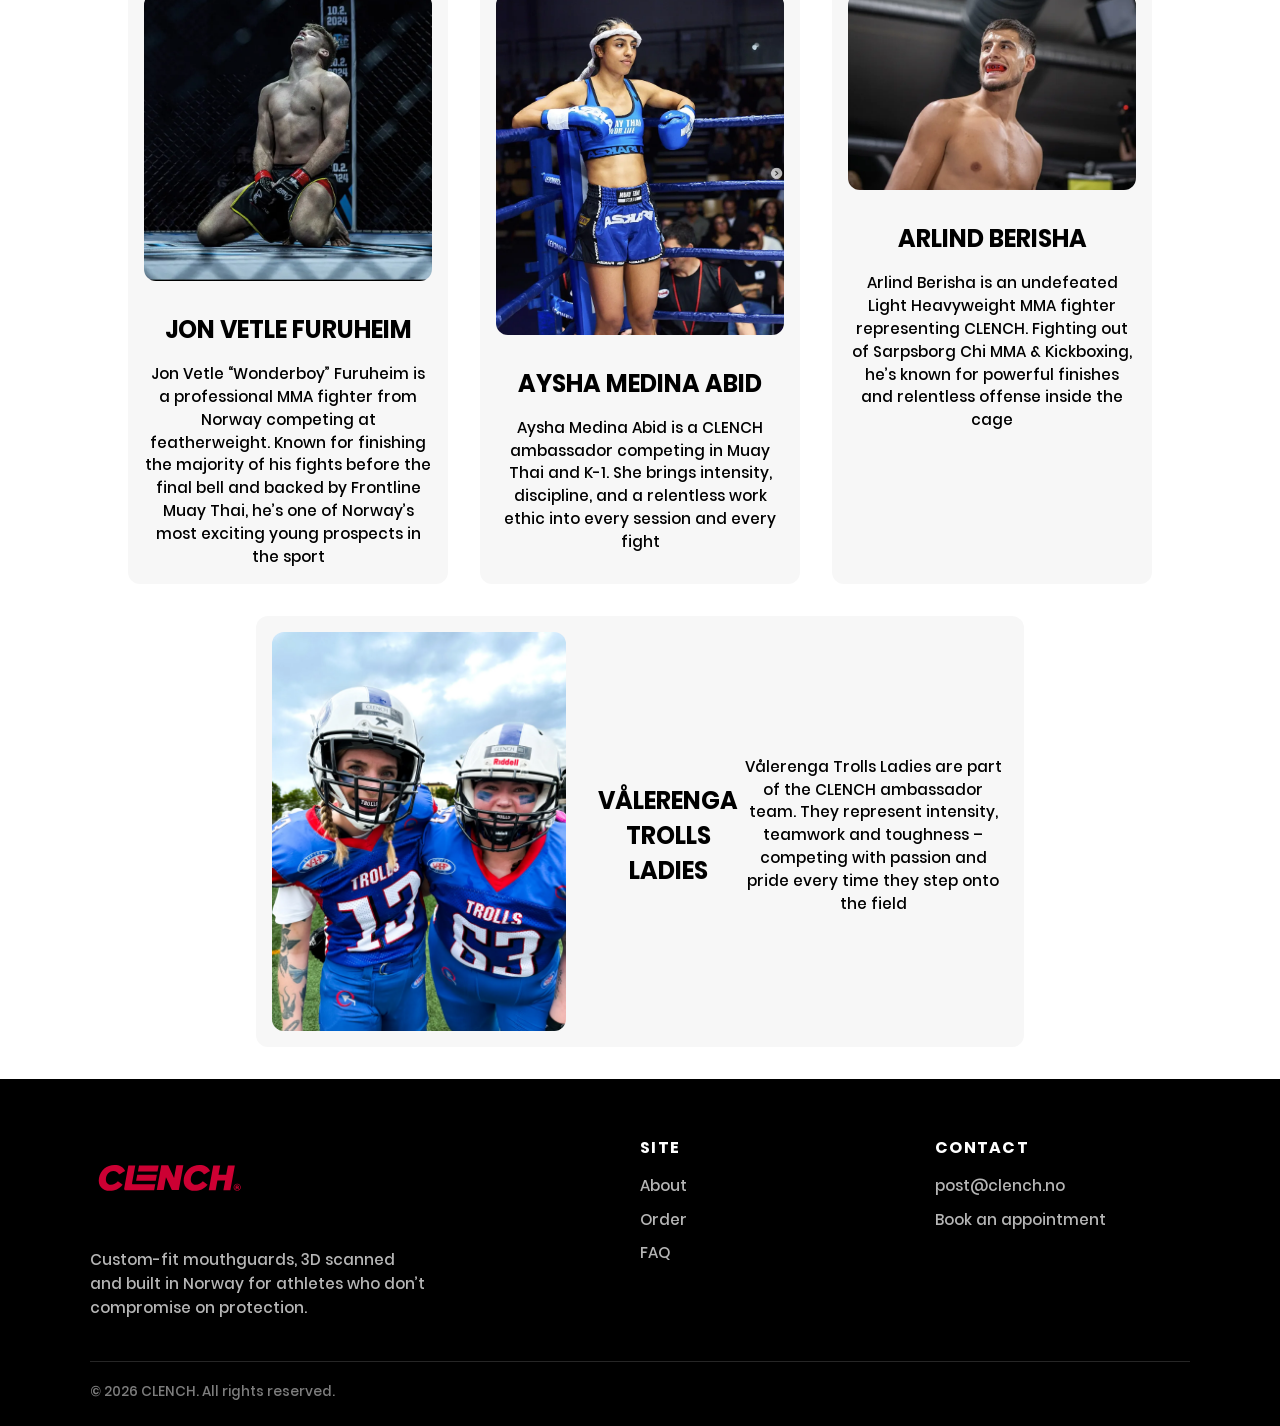
==== commit d8d7290a: "Add booking form and site-wide footer Replace the mailto button on the order page with a real form: " ====
--- a/index.html
+++ b/index.html
@@ -127,10 +127,11 @@
         </div>
     </section>
 
-    
+
   </main>
 
+  <div id="footer-placeholder"></div>
+
     <script src="scripts/index.js" defer></script>
-</script>
 </body>
 </html>
--- a/base.css
+++ b/base.css
@@ -178,7 +178,7 @@
 }
 
 .black-bar {
-  height: 80px;
+  height: 90px;
   width: 100%;
   background-color: #000000;
   box-shadow: 0 4px 16px rgba(0,0,0,0.4);
@@ -186,7 +186,6 @@
 
 #about {
   text-align: center;
-
   padding-left : 3rem;
   padding-right : 3rem;
   padding-bottom: 3rem;
@@ -671,8 +670,196 @@
   margin-bottom: 2rem;
 }
 
+/* ----- ORDER FORM ----- */
+
+.order-form {
+  display: grid;
+  gap: 1.25rem;
+  margin-top: 2rem;
+}
+
+.order-form-trap {
+  position: absolute;
+  left: -9999px;
+  width: 1px;
+  height: 1px;
+  overflow: hidden;
+}
+
+.form-row {
+  display: grid;
+  grid-template-columns: 1fr 1fr;
+  gap: 1.25rem;
+}
+
+.form-field {
+  display: grid;
+  gap: 0.4rem;
+  align-content: start;
+  scroll-margin-top: 110px; /* clears the fixed header when a field is focused */
+}
+
+.form-field label {
+  font-family: "PoppinsBold", sans-serif;
+  font-size: 0.95rem;
+}
+
+.form-field .req {
+  color: #ff2a39;
+}
+
+.form-field .opt {
+  font-family: "PoppinsMedium", sans-serif;
+  font-weight: 400;
+  color: #777;
+}
+
+.order-form input[type="text"],
+.order-form input[type="email"],
+.order-form input[type="tel"],
+.order-form select,
+.order-form textarea {
+  font-family: inherit;
+  font-size: 1rem;
+  color: #111;
+  width: 100%;
+  padding: 0.85rem 1rem;
+  background: #f7f7f7;
+  border: 1px solid #e2e2e2;
+  border-radius: 12px;
+  transition: border-color 0.2s ease, box-shadow 0.2s ease, background 0.2s ease;
+}
+
+.order-form textarea {
+  resize: vertical;
+  min-height: 3.5rem;
+}
+
+.order-form select {
+  appearance: none;
+  background-image: url("data:image/svg+xml;charset=UTF-8,%3Csvg xmlns='http://www.w3.org/2000/svg' viewBox='0 0 12 8'%3E%3Cpath fill='%23555' d='M1 1.5 6 6.5l5-5'/%3E%3C/svg%3E");
+  background-repeat: no-repeat;
+  background-position: right 1rem center;
+  background-size: 12px;
+  padding-right: 2.5rem;
+  cursor: pointer;
+}
+
+.order-form input:focus,
+.order-form select:focus,
+.order-form textarea:focus {
+  outline: none;
+  background: #ffffff;
+  border-color: #ff2a39;
+  box-shadow: 0 0 0 3px rgba(255, 42, 57, 0.15);
+}
+
+.order-form input.has-error,
+.order-form select.has-error,
+.order-form textarea.has-error {
+  border-color: #ff2a39;
+  background: #fff5f5;
+}
+
+.field-error {
+  margin: 0;
+  min-height: 0;
+  font-size: 0.85rem;
+  color: #ff2a39;
+}
+
+.field-error:empty {
+  display: none;
+}
+
+.form-fieldset {
+  border: 1px solid #e2e2e2;
+  border-radius: 12px;
+  padding: 1rem 1.1rem 1.1rem;
+  margin: 0;
+  gap: 0.6rem;
+}
+
+.form-fieldset legend {
+  font-family: "PoppinsBold", sans-serif;
+  font-size: 0.95rem;
+  padding: 0 0.4rem;
+}
+
+.order-form .choice {
+  display: flex;
+  align-items: flex-start;
+  gap: 0.6rem;
+  font-family: "PoppinsMedium", sans-serif;
+  font-weight: 400;
+  font-size: 0.95rem;
+  line-height: 1.4;
+  cursor: pointer;
+}
+
+.order-form .choice input {
+  flex: none;
+  width: 1.05rem;
+  height: 1.05rem;
+  margin: 0.1rem 0 0;
+  accent-color: #ff2a39;
+  cursor: pointer;
+}
+
+.order-form .order-button {
+  border: none;
+  font-family: "PoppinsBold", sans-serif;
+  font-size: 1rem;
+  letter-spacing: 0.03em;
+  cursor: pointer;
+}
+
+.order-form .order-button:disabled {
+  background: #999;
+  cursor: not-allowed;
+  transform: none;
+  box-shadow: none;
+}
+
+.order-note {
+  font-size: 0.9rem;
+  color: #555;
+}
+
+.form-status {
+  margin: 0;
+  text-align: center;
+  line-height: 1.5;
+}
+
+.form-status:empty {
+  display: none;
+}
+
+.form-status.is-error {
+  color: #ff2a39;
+}
+
+.form-status.is-success {
+  padding: 1rem;
+  background: #f2fbf4;
+  border: 1px solid #b9e6c4;
+  border-radius: 12px;
+  color: #1c6b32;
+}
+
+.order-fallback {
+  margin-top: 2rem;
+  text-align: center;
+}
+
+.order-fallback a {
+  color: #ff2a39;
+}
+
 .faq {
   margin-top: 3rem;
+  scroll-margin-top: 110px; /* clears the fixed header when linked to as #faq */
 }
 
 .faq h2 {
@@ -1100,4 +1287,144 @@
   .order-list {
     padding-left: 1.25rem;
   }
-}
+
+  /* ORDER FORM: two columns -> one */
+  .form-row {
+    grid-template-columns: 1fr;
+  }
+
+  .order-price {
+    text-align: center;
+  }
+
+  .order-form {
+    text-align: left;
+  }
+
+  .order-form .order-button {
+    width: 100%;
+  }
+
+  /* 16px keeps iOS from zooming in on focus */
+  .order-form input,
+  .order-form select,
+  .order-form textarea {
+    font-size: 1rem;
+  }
+}
+
+/* ===== SITE FOOTER (shared, injected from footer.html) ===== */
+
+.site-footer {
+  background: #000000;
+  color: #ffffff;
+  padding: 3.5rem 3rem 0;
+}
+
+.footer-inner {
+  max-width: 1100px;
+  margin: 0 auto;
+  display: grid;
+  grid-template-columns: 2fr 1fr 1fr;
+  gap: 2.5rem;
+  padding-bottom: 2.5rem;
+}
+
+.footer-logo {
+  width: 160px;
+  height: auto;
+  margin-bottom: 1rem;
+}
+
+.footer-brand p {
+  margin: 0;
+  max-width: 34ch;
+  line-height: 1.6;
+  color: #b5b5b5;
+  font-size: 0.95rem;
+}
+
+.footer-col {
+  display: flex;
+  flex-direction: column;
+  gap: 0.6rem;
+}
+
+.footer-col h2 {
+  margin: 0 0 0.3rem;
+  font-size: 1rem;
+  letter-spacing: 0.08em;
+  text-transform: uppercase;
+  color: #ffffff;
+}
+
+.footer-col a,
+.footer-social a {
+  color: #b5b5b5;
+  text-decoration: none;
+  font-size: 0.95rem;
+  width: fit-content;
+  border-bottom: 1px solid transparent;
+  transition: color 0.2s ease, border-color 0.2s ease;
+}
+
+.footer-col a:hover,
+.footer-social a:hover,
+.footer-col a:focus-visible {
+  color: #ffffff;
+  border-color: #ff2a39;
+}
+
+.footer-social {
+  display: flex;
+  gap: 1rem;
+  margin-top: 0.4rem;
+}
+
+.footer-bottom {
+  max-width: 1100px;
+  margin: 0 auto;
+  padding: 1.25rem 0 1.5rem;
+  border-top: 1px solid #262626;
+  display: flex;
+  flex-wrap: wrap;
+  justify-content: space-between;
+  gap: 0.5rem;
+}
+
+.footer-bottom p {
+  margin: 0;
+  font-size: 0.85rem;
+  color: #7d7d7d;
+}
+
+@media (max-width: 768px) {
+  .site-footer {
+    padding: 2.5rem 1.5rem 0;
+    text-align: center;
+  }
+
+  .footer-inner {
+    grid-template-columns: 1fr;
+    gap: 2rem;
+    padding-bottom: 2rem;
+  }
+
+  .footer-brand p {
+    max-width: 100%;
+  }
+
+  .footer-col {
+    align-items: center;
+  }
+
+  .footer-logo {
+    margin-left: auto;
+    margin-right: auto;
+  }
+
+  .footer-bottom {
+    justify-content: center;
+    text-align: center;
+  }
+}
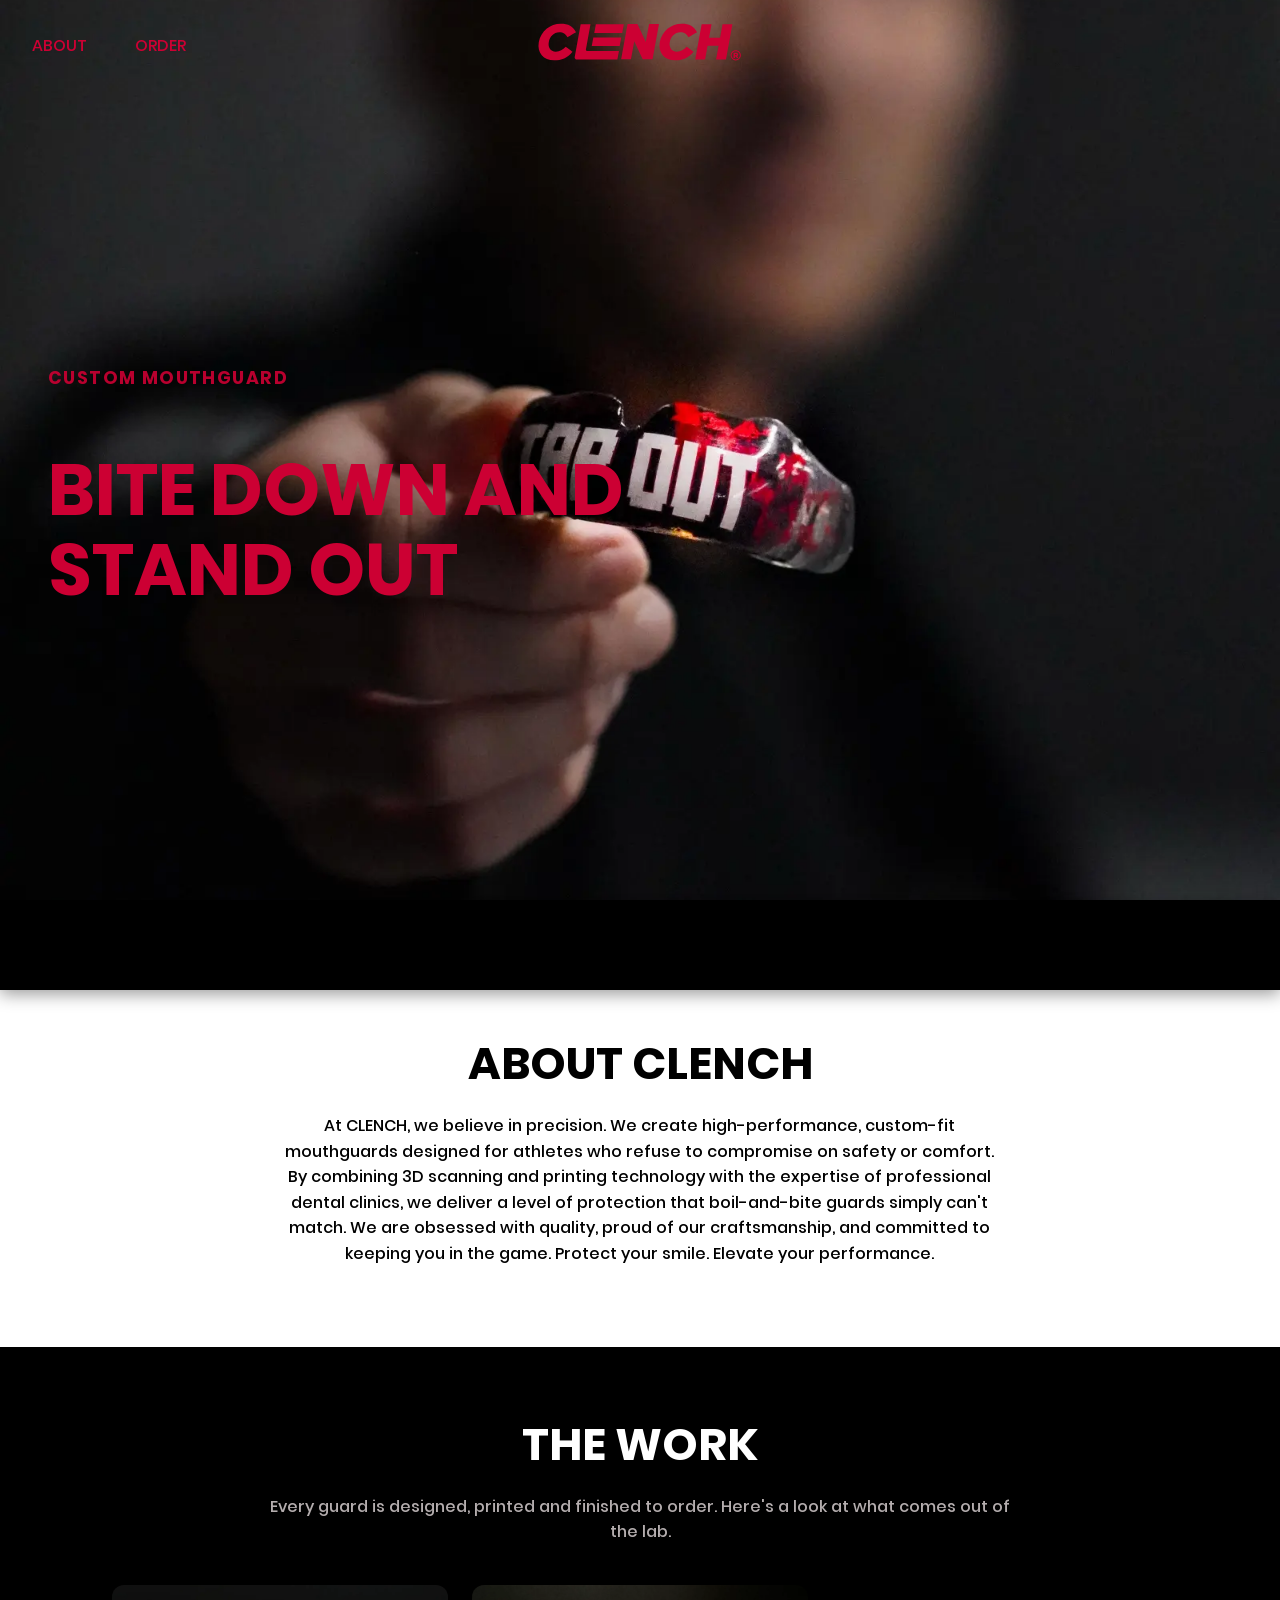
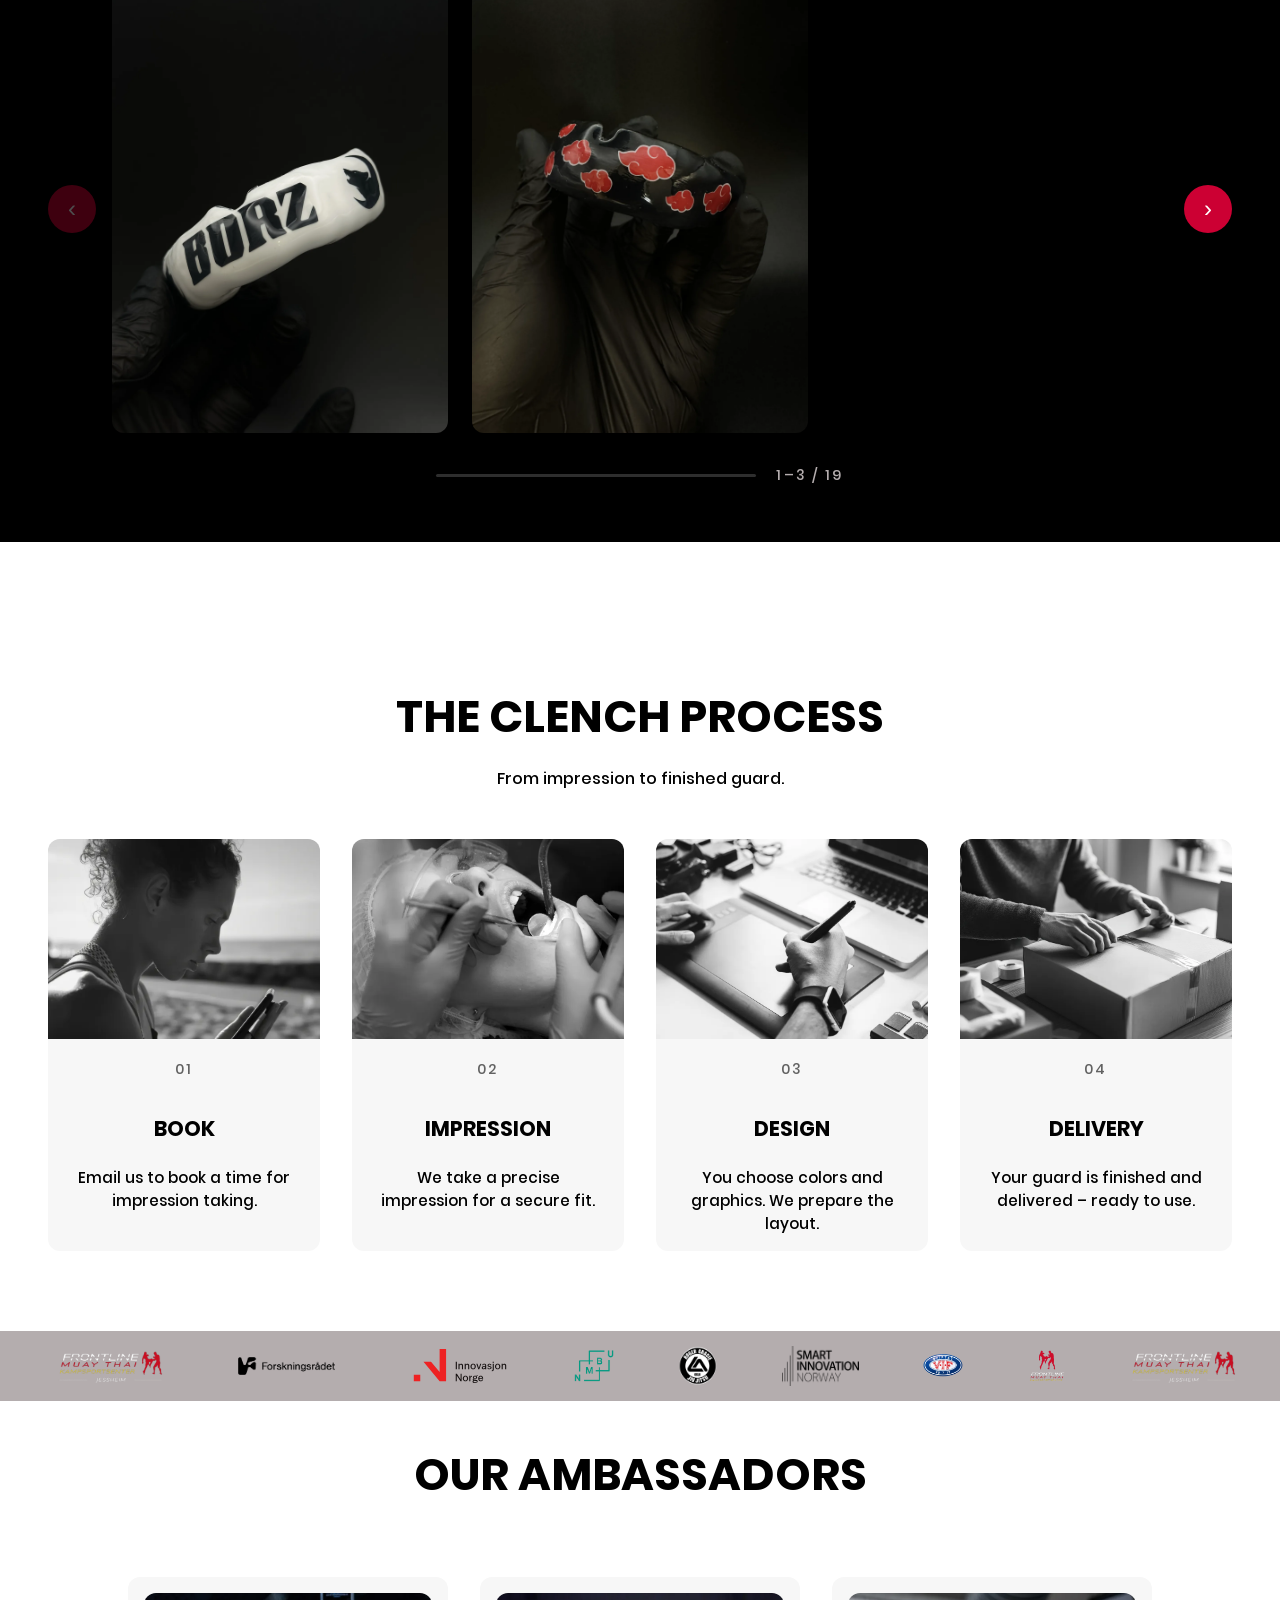
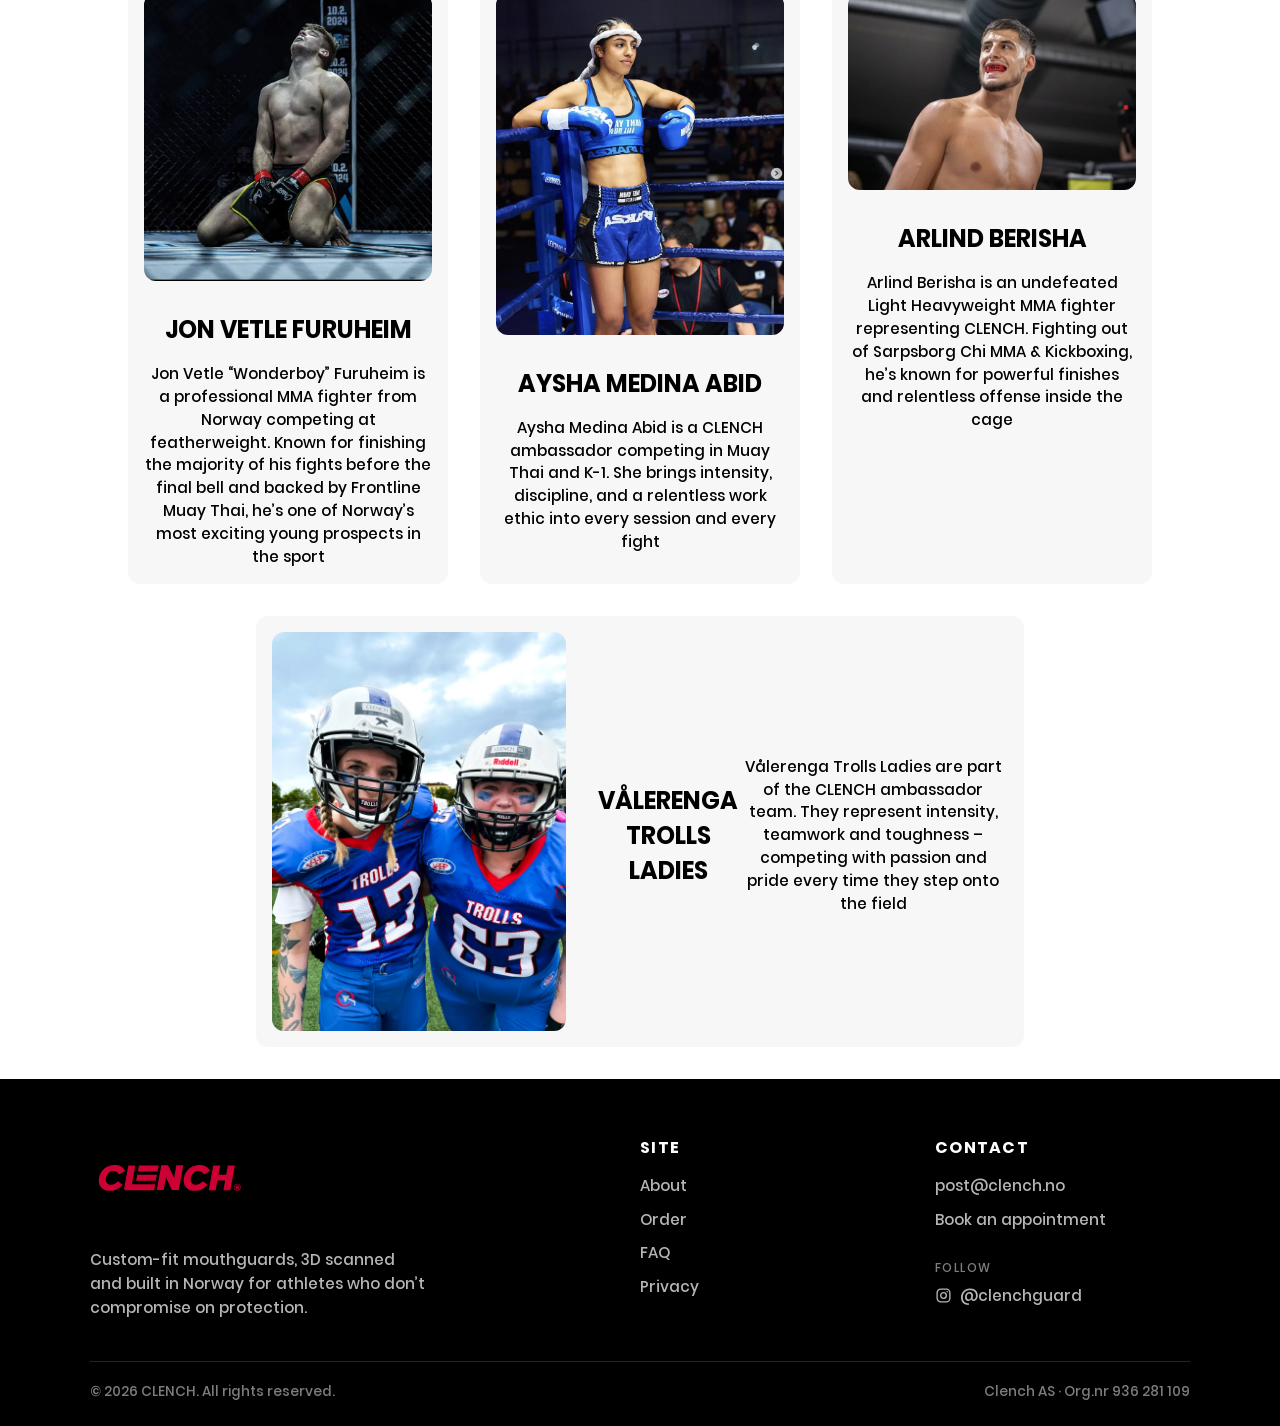
==== commit 75194ceb: "Render the header as the page parses, not after it The header and footer lived in header.html and fo" ====
--- a/index.html
+++ b/index.html
@@ -9,6 +9,7 @@
 </head>
 <body>
     <div id="header-placeholder"></div>
+    <script src="scripts/siteChrome.js"></script>
 
   <section
     class="hero"
--- a/base.css
+++ b/base.css
@@ -1375,10 +1375,30 @@
   border-color: #ff2a39;
 }
 
+/* Sits apart from the contact links, under its own small caption */
 .footer-social {
   display: flex;
-  gap: 1rem;
-  margin-top: 0.4rem;
+  flex-direction: column;
+  align-items: flex-start;
+  gap: 0.45rem;
+  margin-top: 1.1rem;
+}
+
+.footer-social .social-label {
+  font-size: 0.75rem;
+  letter-spacing: 0.12em;
+  text-transform: uppercase;
+  color: #7d7d7d;
+}
+
+.footer-social a {
+  display: flex;
+  align-items: center;
+  gap: 0.5rem;
+}
+
+.footer-social svg {
+  flex: none;
 }
 
 .footer-bottom {
@@ -1418,6 +1438,10 @@
     align-items: center;
   }
 
+  .footer-social {
+    align-items: center;
+  }
+
   .footer-logo {
     margin-left: auto;
     margin-right: auto;
@@ -1428,3 +1452,148 @@
     text-align: center;
   }
 }
+
+/* ----- THE DESIGN, ON THE ORDER PAGE -----
+ *
+ * Made on designer.html and carried over by scripts/designStore.js. Shown at
+ * the top of the booking form so the customer can see what they're ordering
+ * while they fill it in.
+ */
+
+.order-design {
+  display: flex;
+  align-items: center;
+  gap: 1.5rem;
+  margin: 2rem 0 2.5rem;
+  padding: 1.25rem;
+  background: #f7f7f7;
+  border: 1px solid #e2e2e2;
+  border-radius: 12px;
+}
+
+/* The thumbnail is rendered against the designer's dark backdrop, so it keeps
+   a dark tile here rather than floating on the grey. */
+.order-design-thumb {
+  width: 190px;
+  max-width: 40%;
+  height: auto;
+  flex-shrink: 0;
+  border-radius: 8px;
+  background: #1c1c1c;
+}
+
+.order-design-body h2 {
+  margin: 0 0 0.35rem;
+  font-size: 1.2rem;
+  letter-spacing: 0.03em;
+}
+
+.order-design-body p {
+  margin: 0 0 0.75rem;
+  color: #555;
+  line-height: 1.5;
+}
+
+.order-design-edit {
+  color: #ff2a39;
+  font-weight: 700;
+  text-decoration: none;
+  border-bottom: 2px solid transparent;
+  transition: border-color 0.2s ease;
+}
+
+.order-design-edit:hover {
+  border-bottom-color: #ff2a39;
+}
+
+/* Stands in for the whole form when there's no design to order. */
+.order-missing {
+  margin: 2rem 0;
+  padding: 2.5rem 2rem;
+  background: #f7f7f7;
+  border: 1px solid #e2e2e2;
+  border-radius: 12px;
+  text-align: center;
+}
+
+.order-missing h2 {
+  margin: 0 0 0.75rem;
+  font-size: 1.5rem;
+}
+
+.order-missing p {
+  margin: 0 auto 1.75rem;
+  max-width: 46ch;
+  line-height: 1.6;
+  color: #555;
+}
+
+@media (max-width: 640px) {
+  .order-design {
+    flex-direction: column;
+    align-items: flex-start;
+  }
+
+  .order-design-thumb {
+    width: 100%;
+    max-width: none;
+  }
+}
+
+/* Placeholder while the design is read out of browser storage. */
+.order-loading {
+  margin: 2rem 0;
+  padding: 2rem;
+  background: #f7f7f7;
+  border: 1px solid #e2e2e2;
+  border-radius: 12px;
+  text-align: center;
+  color: #555;
+}
+
+
+/* Both pages show and hide sections with the `hidden` attribute. The browser's
+ * default for it is display:none, but that is the weakest possible rule — any
+ * author `display` here beats it, and the element stays on screen forever. This
+ * puts it back. Without it, .signin (grid) and .order-design (flex) can never
+ * be hidden. */
+[hidden] { display: none !important; }
+
+/* ----- PRIVACY NOTICE ----- */
+
+.privacy-table {
+  width: 100%;
+  border-collapse: collapse;
+  margin: 1rem 0 2rem;
+  font-size: 0.95rem;
+}
+
+.privacy-table th,
+.privacy-table td {
+  text-align: left;
+  padding: 0.7rem 0.9rem;
+  border-bottom: 1px solid #e2e2e2;
+  vertical-align: top;
+}
+
+.privacy-table th {
+  font-family: "PoppinsBold", sans-serif;
+  font-size: 0.78rem;
+  letter-spacing: 0.06em;
+  text-transform: uppercase;
+  color: #555;
+  background: #f7f7f7;
+}
+
+.privacy-list {
+  margin: 0 0 1.5rem;
+  padding-left: 1.2rem;
+  line-height: 1.65;
+}
+
+.privacy-list li { margin-bottom: 0.5rem; }
+
+.order-section h2 {
+  margin: 2.2rem 0 0.6rem;
+  font-size: 1.35rem;
+}
